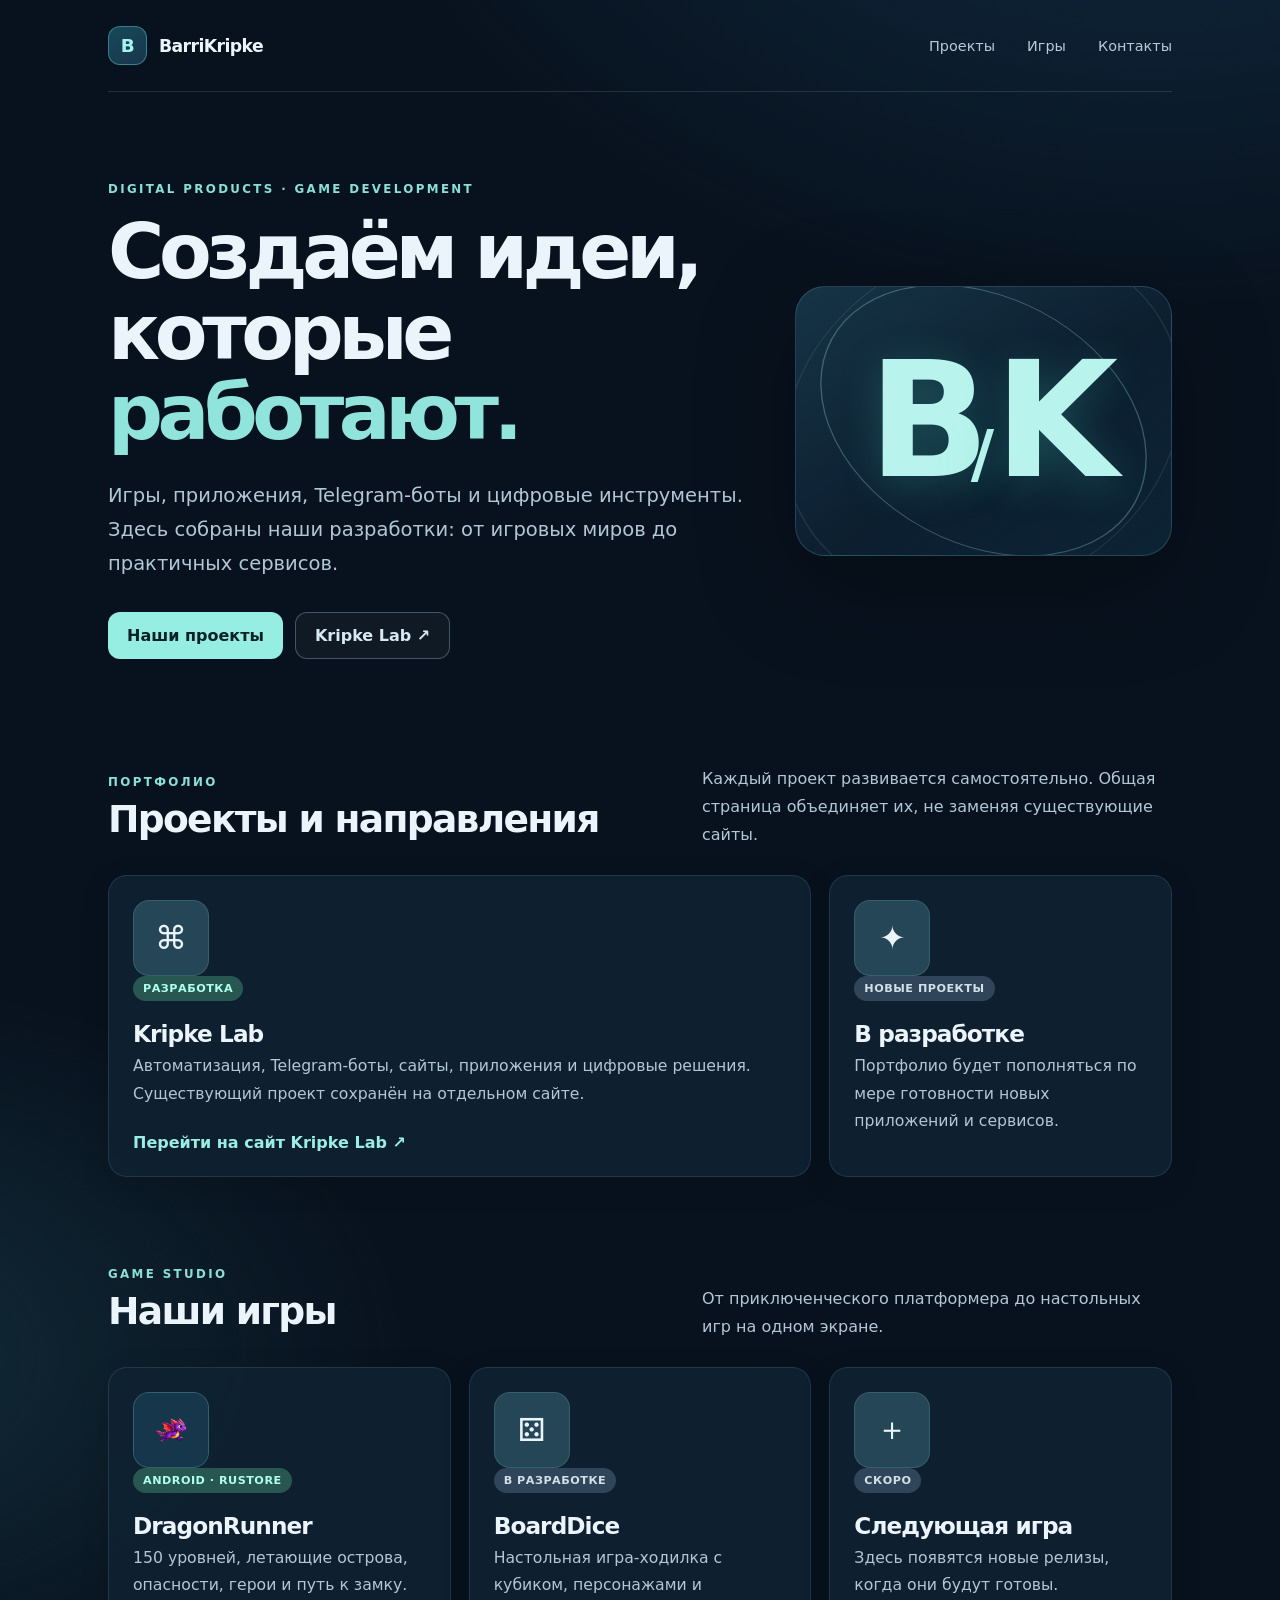
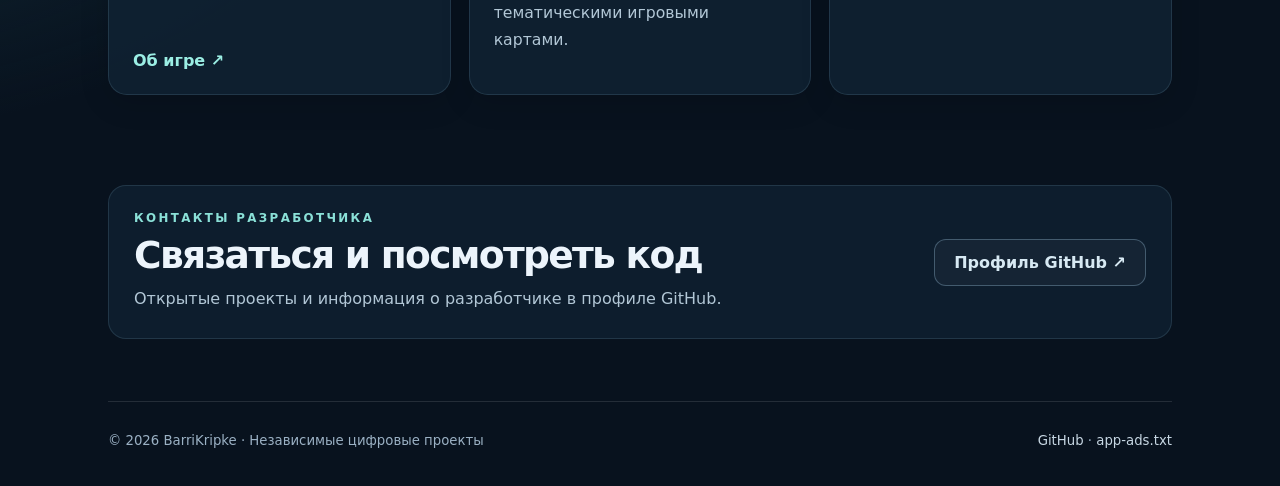
==== index.html @ 28637e5c "Add files via upload" ====
<!doctype html>
<html lang="ru"><head><meta charset="utf-8"><meta name="viewport" content="width=device-width,initial-scale=1">
<meta name="theme-color" content="#08121e"><meta name="description" content="Портфолио BarriKripke: Kripke Lab, DragonRunner, BoardDice и будущие цифровые проекты.">
<title>BarriKripke — разработка, игры, приложения</title><link rel="icon" href="favicon.svg" type="image/svg+xml"><style>
:root{font-family:Inter,ui-sans-serif,system-ui,-apple-system,BlinkMacSystemFont,"Segoe UI",sans-serif;color:#ecf4fb;background:#08121e;color-scheme:dark;font-synthesis:none}
*{box-sizing:border-box} html{scroll-behavior:smooth} body{margin:0;min-height:100vh;background:radial-gradient(80rem 60rem at 90% -15%,#174061a0,transparent 65%),radial-gradient(55rem 35rem at -15% 65%,#173a48ad,transparent 68%),#08121e;color:#ecf4fb}
a{color:inherit} a:focus-visible{outline:3px solid #ffcb6a;outline-offset:4px;border-radius:4px}
.wrap{max-width:1120px;margin:auto;padding:0 28px}.site-header{display:flex;align-items:center;justify-content:space-between;padding:26px 0;border-bottom:1px solid #ffffff1d;gap:14px}
.brand{display:flex;align-items:center;gap:12px;text-decoration:none;font-weight:850;letter-spacing:-.035em;font-size:1.08rem}.mark{display:inline-grid;place-items:center;width:39px;height:39px;border:1px solid #5ad3d073;border-radius:12px;background:linear-gradient(150deg,#174859,#19364c);font-weight:900;color:#a7f4ef;font-size:1.15rem}
nav{display:flex;gap:clamp(12px,3vw,32px);flex-wrap:wrap}nav a{text-decoration:none;color:#b9c9d7;font-size:.9rem}nav a:hover,.footer a:hover{color:#86eadf}
.kicker{text-transform:uppercase;letter-spacing:.20em;color:#8ae0d7;font-size:.74rem;font-weight:750}.hero{padding:90px 0 78px;display:grid;grid-template-columns:minmax(0,1.7fr) minmax(235px,1fr);align-items:center;gap:46px}
h1{font-size:clamp(2.75rem,6vw,5.45rem);letter-spacing:-.07em;line-height:1.05;margin:16px 0 25px;max-width:700px}h1 em{font-style:normal;color:#91e4db}
p{color:#b2c7d6;line-height:1.75}.lead{font-size:clamp(1rem,2vw,1.22rem);max-width:640px;margin:0 0 31px}
.actions{display:flex;gap:12px;flex-wrap:wrap}.btn{display:inline-flex;align-items:center;justify-content:center;padding:13px 19px;min-height:46px;border-radius:12px;font-weight:800;text-decoration:none;transition:transform .16s ease,background .16s}.btn:hover{transform:translateY(-2px)}.btn-primary{color:#092127;background:#96ede1}.btn-ghost{border:1px solid #66849b91;color:#d7e9f3;background:#ffffff09}
.hero-symbol{min-height:270px;border:1px solid #6c9eb044;border-radius:30px;background:linear-gradient(145deg,#23536988,#12304770 55%,#0d2435);box-shadow:0 28px 100px #0005;display:grid;place-items:center;position:relative;overflow:hidden}.hero-symbol::before,.hero-symbol::after{content:"";position:absolute;border:1px solid #b0edf249;border-radius:50%;width:245px;height:245px;transform:rotate(28deg) scaleX(1.4)}.hero-symbol::after{width:340px;height:340px;opacity:.4;transform:rotate(-27deg) scaleX(1.2)}.hero-symbol span{font-size:clamp(6rem,15vw,10rem);line-height:1;font-weight:900;letter-spacing:-.12em;color:#b8f4ed;text-shadow:0 8px 40px #3bbdaf4a;z-index:1}
.section{padding:28px 0 62px}.section-head{display:flex;justify-content:space-between;align-items:end;gap:25px;flex-wrap:wrap;margin-bottom:26px}.section h2{font-size:clamp(1.65rem,3vw,2.35rem);letter-spacing:-.045em;margin:8px 0}.section-head p{max-width:470px;margin:0}.cards{display:grid;grid-template-columns:repeat(3,minmax(0,1fr));gap:18px}.card{min-width:0;background:#102333d8;border:1px solid #5170854d;border-radius:19px;padding:24px;min-height:280px;display:flex;flex-direction:column;align-items:start;box-shadow:0 8px 30px #0002}.card.wide{grid-column:span 2}.card h3{font-size:1.45rem;letter-spacing:-.04em;margin:19px 0 5px}.card p{font-size:.98rem;margin:0 0 17px}.card a.link{margin-top:auto;color:#9beee4;font-weight:750;text-decoration:none}.card a.link:hover{text-decoration:underline}.art-icon{width:76px;height:76px;object-fit:cover;border-radius:16px;background:#1d4554;border:1px solid #548f9860}.tile-icon{width:76px;height:76px;border-radius:16px;background:#244657;display:grid;place-items:center;font-size:2rem;border:1px solid #73b2b63b}.eyebrow{display:inline-block;border-radius:999px;font-size:.7rem;letter-spacing:.045em;text-transform:uppercase;font-weight:800;background:#275750;color:#aeffed;padding:6px 10px}.eyebrow.muted{background:#304559;color:#d1dfe7}
.info{padding:25px;background:#102333ba;border:1px solid #5170854d;border-radius:18px;display:flex;flex-wrap:wrap;gap:16px;align-items:center;justify-content:space-between}.info p{margin:4px 0 0}.small{font-size:.88rem;color:#a5bcd0}.code{font-family:ui-monospace,SFMono-Regular,Menlo,Consolas,monospace;overflow-wrap:anywhere;color:#a6f1db}.footer{display:flex;justify-content:space-between;gap:12px;flex-wrap:wrap;padding:31px 0 38px;border-top:1px solid #ffffff1d;font-size:.83rem;color:#9bb1c4}.footer a{color:#c7d7e3;text-decoration:none}.inner-hero{padding:57px 0 30px}.inner-hero h1{font-size:clamp(2.4rem,5vw,4rem)}.content{max-width:830px;margin:0 auto 55px}.content section{margin:0 0 24px}.content h2{font-size:1.35rem;letter-spacing:-.025em}.content p{margin:0 0 15px}.game-lead{display:grid;grid-template-columns:130px minmax(0,1fr);gap:25px;align-items:center}.game-lead img{width:128px;height:128px;border-radius:28px}
@media(max-width:790px){.hero{grid-template-columns:1fr;padding:55px 0}.hero-symbol{min-height:160px}.hero-symbol span{font-size:6rem}.cards{grid-template-columns:1fr 1fr}.card.wide{grid-column:span 2}}@media(max-width:540px){.wrap{padding:0 18px}.site-header{align-items:flex-start;flex-direction:column}.site-header nav{width:100%}.hero{gap:25px}.cards{grid-template-columns:1fr}.card.wide{grid-column:span 1}.card{min-height:245px}.game-lead{grid-template-columns:80px 1fr;gap:15px}.game-lead img{width:80px;height:80px;border-radius:17px}}
</style></head>
<body><div class="wrap"><header class="site-header"><a class="brand" href="./"><span class="mark" aria-hidden="true">B</span>BarriKripke</a>
<nav aria-label="Навигация"><a href="./#projects">Проекты</a><a href="./#games">Игры</a><a href="./#contacts">Контакты</a></nav></header>
<main>
<section class="hero" aria-labelledby="top"><div><div class="kicker">Digital products · Game development</div>
<h1 id="top">Создаём идеи, которые <em>работают.</em></h1>
<p class="lead">Игры, приложения, Telegram-боты и цифровые инструменты. Здесь собраны наши разработки: от игровых миров до практичных сервисов.</p>
<div class="actions"><a class="btn btn-primary" href="#projects">Наши проекты</a><a class="btn btn-ghost" href="https://barrikripke.github.io/kripke-lab/">Kripke Lab ↗</a></div></div>
<div class="hero-symbol" aria-hidden="true"><span>B<span style="font-size:.4em;letter-spacing:0">/</span>K</span></div></section>
<section class="section" id="projects" aria-labelledby="projects-title"><div class="section-head"><div><div class="kicker">Портфолио</div><h2 id="projects-title">Проекты и направления</h2></div><p>Каждый проект развивается самостоятельно. Общая страница объединяет их, не заменяя существующие сайты.</p></div>
<div class="cards"><article class="card wide"><div class="tile-icon" aria-hidden="true">⌘</div><span class="eyebrow">Разработка</span><h3>Kripke Lab</h3><p>Автоматизация, Telegram-боты, сайты, приложения и цифровые решения. Существующий проект сохранён на отдельном сайте.</p><a class="link" href="https://barrikripke.github.io/kripke-lab/">Перейти на сайт Kripke Lab ↗</a></article>
<article class="card"><div class="tile-icon" aria-hidden="true">✦</div><span class="eyebrow muted">Новые проекты</span><h3>В разработке</h3><p>Портфолио будет пополняться по мере готовности новых приложений и сервисов.</p></article></div></section>
<section class="section" id="games" aria-labelledby="games-title"><div class="section-head"><div><div class="kicker">Game studio</div><h2 id="games-title">Наши игры</h2></div><p>От приключенческого платформера до настольных игр на одном экране.</p></div>
<div class="cards"><article class="card"><img class="art-icon" alt="Иконка DragonRunner" src="dragonrunner-icon.png" width="76" height="76"><span class="eyebrow">Android · RuStore</span><h3>DragonRunner</h3><p>150 уровней, летающие острова, опасности, герои и путь к замку.</p><a class="link" href="dragonrunner.html">Об игре ↗</a></article>
<article class="card"><div class="tile-icon" aria-hidden="true">⚄</div><span class="eyebrow muted">В разработке</span><h3>BoardDice</h3><p>Настольная игра-ходилка с кубиком, персонажами и тематическими игровыми картами.</p></article>
<article class="card"><div class="tile-icon" aria-hidden="true">＋</div><span class="eyebrow muted">Скоро</span><h3>Следующая игра</h3><p>Здесь появятся новые релизы, когда они будут готовы.</p></article></div></section>
<section class="section" id="contacts"><div class="info"><div><div class="kicker">Контакты разработчика</div><h2 style="margin:8px 0">Связаться и посмотреть код</h2><p>Открытые проекты и информация о разработчике в профиле GitHub.</p></div><a class="btn btn-ghost" href="https://github.com/BarriKripke">Профиль GitHub ↗</a></div></section>
</main>
<footer class="footer"><span>© 2026 BarriKripke · Независимые цифровые проекты</span><span><a href="https://github.com/BarriKripke">GitHub</a> · <a href="app-ads.txt">app-ads.txt</a></span></footer></div></body></html>
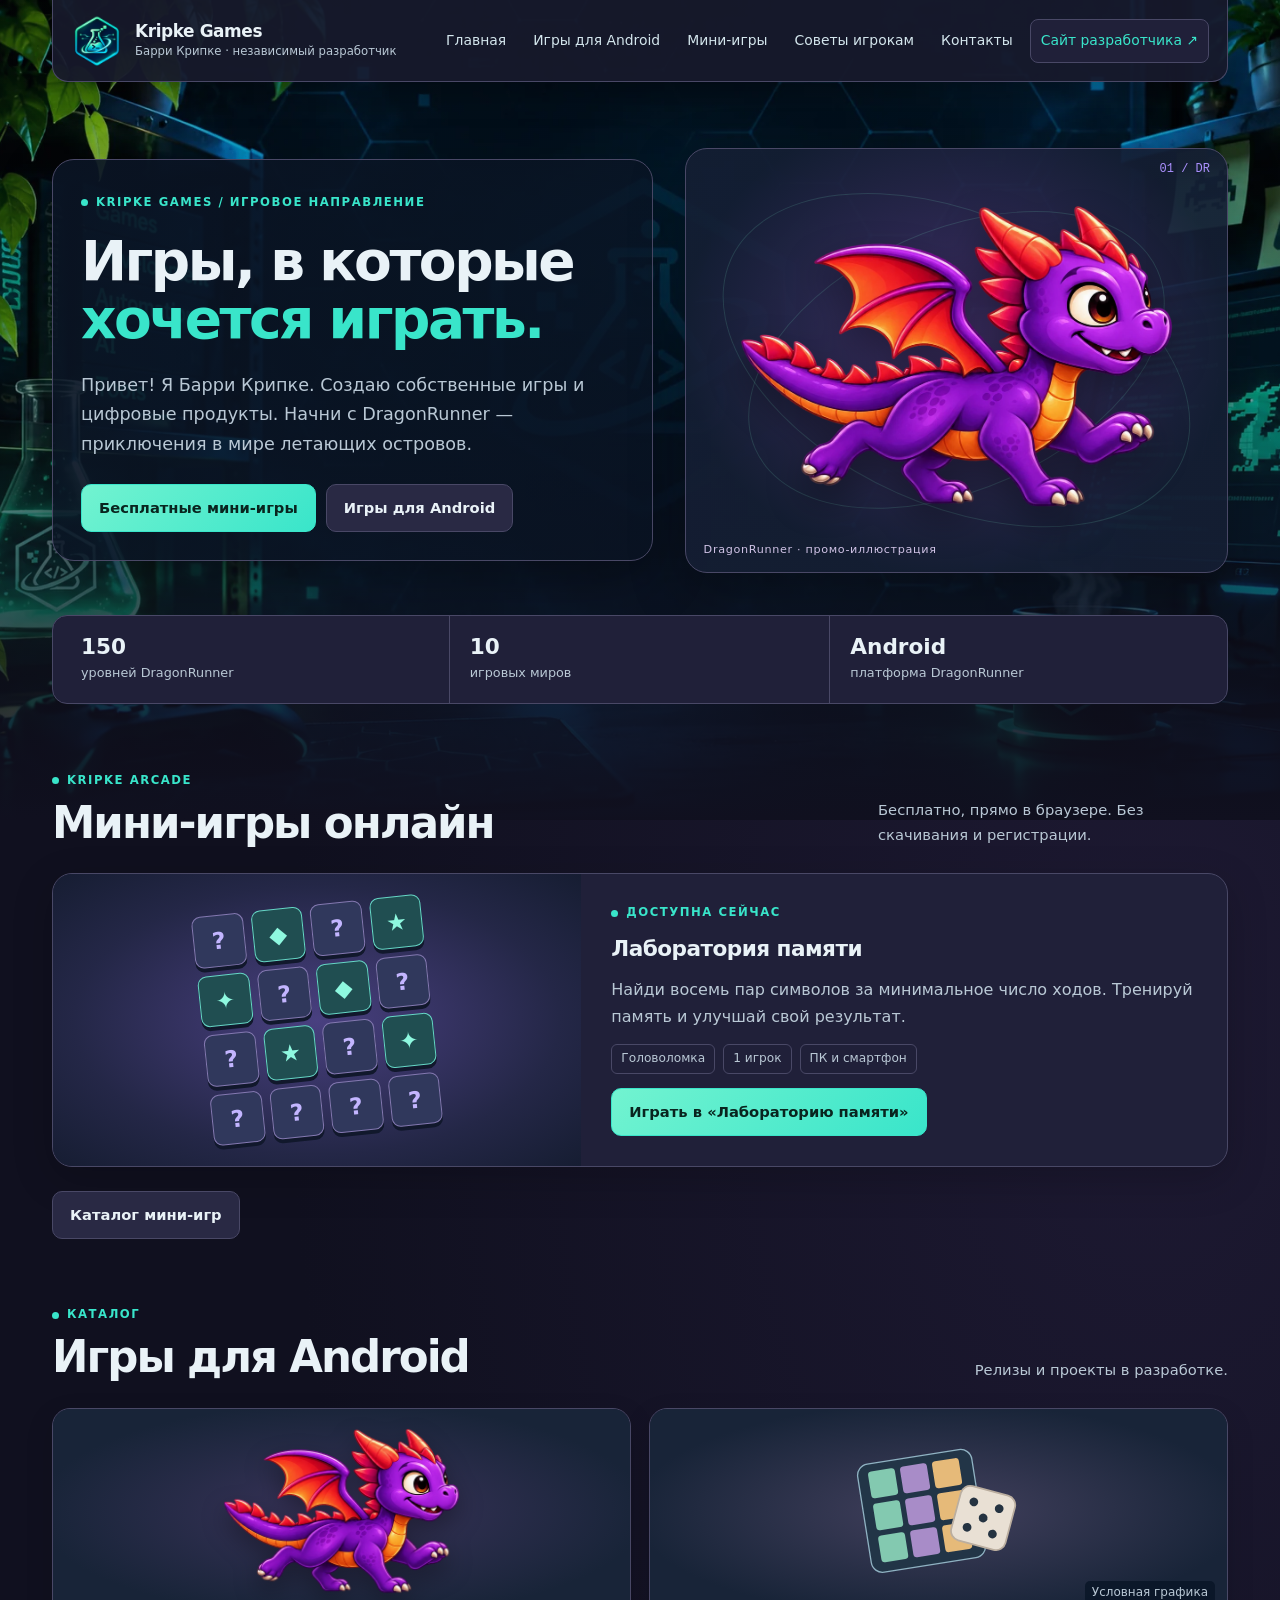
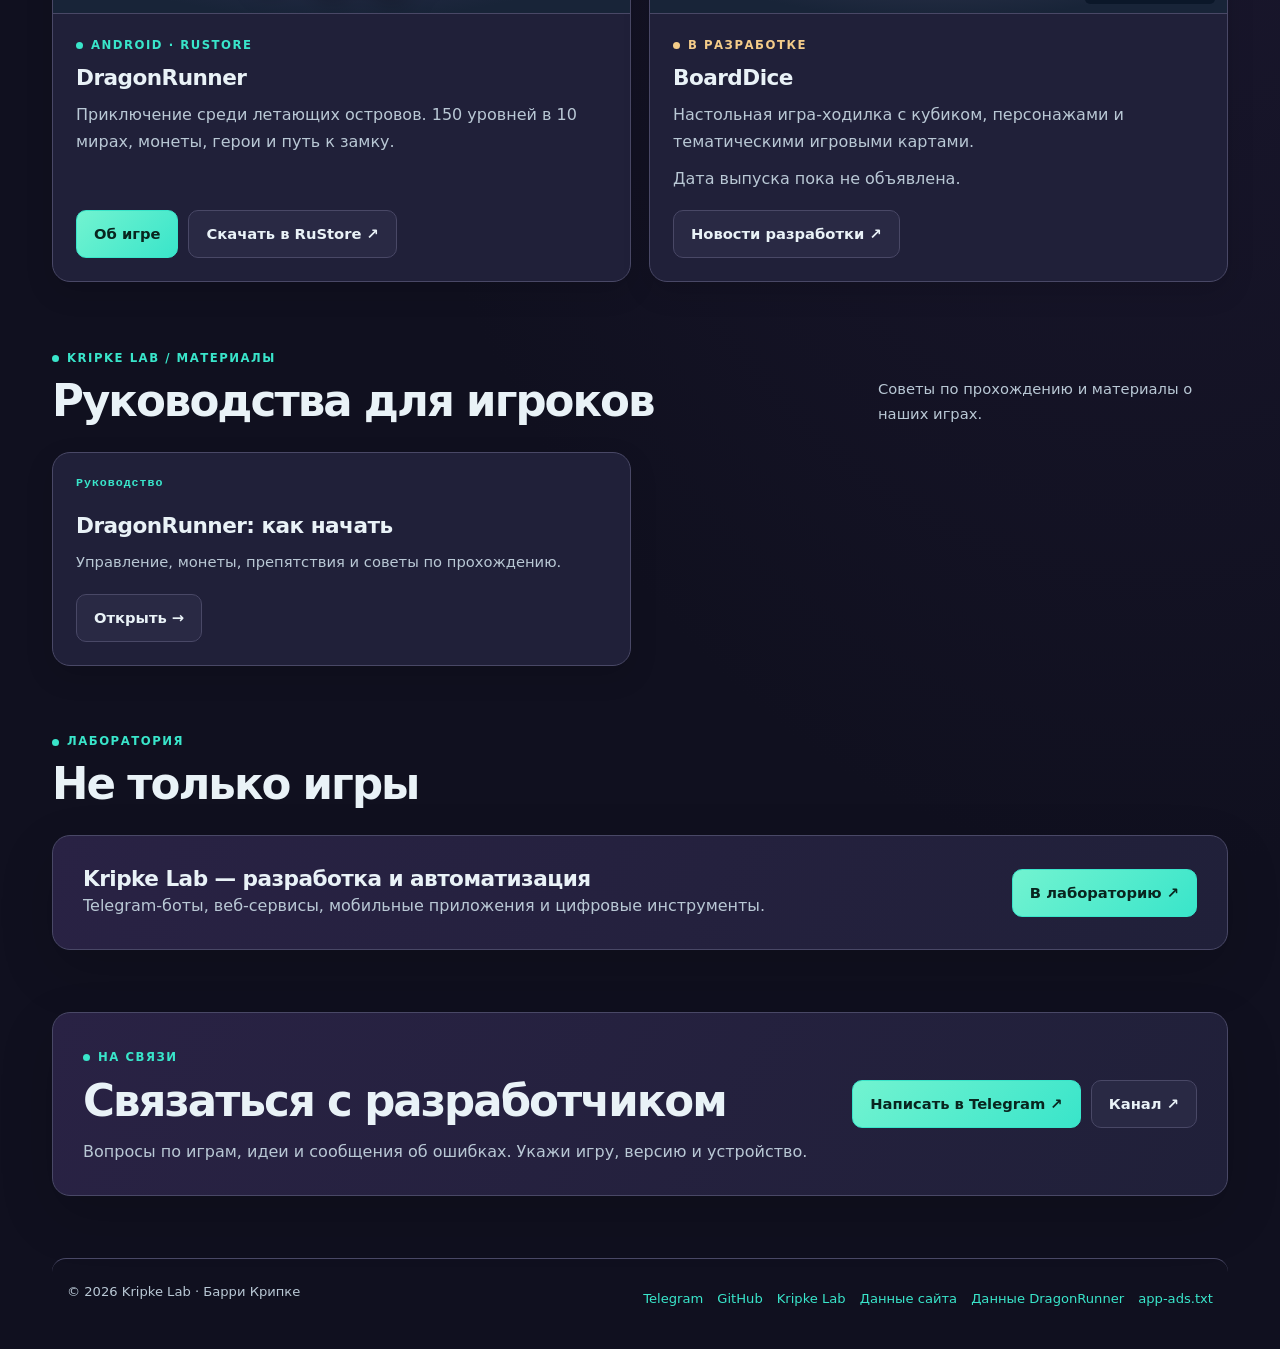
==== commit 506e55c7: "Add files via upload" ====
--- a/index.html
+++ b/index.html
@@ -1,37 +1,4 @@
-<!doctype html>
-<html lang="ru"><head><meta charset="utf-8"><meta name="viewport" content="width=device-width,initial-scale=1">
-<meta name="theme-color" content="#08121e"><meta name="description" content="Портфолио BarriKripke: Kripke Lab, DragonRunner, BoardDice и будущие цифровые проекты.">
-<title>BarriKripke — разработка, игры, приложения</title><link rel="icon" href="favicon.svg" type="image/svg+xml"><style>
-:root{font-family:Inter,ui-sans-serif,system-ui,-apple-system,BlinkMacSystemFont,"Segoe UI",sans-serif;color:#ecf4fb;background:#08121e;color-scheme:dark;font-synthesis:none}
-*{box-sizing:border-box} html{scroll-behavior:smooth} body{margin:0;min-height:100vh;background:radial-gradient(80rem 60rem at 90% -15%,#174061a0,transparent 65%),radial-gradient(55rem 35rem at -15% 65%,#173a48ad,transparent 68%),#08121e;color:#ecf4fb}
-a{color:inherit} a:focus-visible{outline:3px solid #ffcb6a;outline-offset:4px;border-radius:4px}
-.wrap{max-width:1120px;margin:auto;padding:0 28px}.site-header{display:flex;align-items:center;justify-content:space-between;padding:26px 0;border-bottom:1px solid #ffffff1d;gap:14px}
-.brand{display:flex;align-items:center;gap:12px;text-decoration:none;font-weight:850;letter-spacing:-.035em;font-size:1.08rem}.mark{display:inline-grid;place-items:center;width:39px;height:39px;border:1px solid #5ad3d073;border-radius:12px;background:linear-gradient(150deg,#174859,#19364c);font-weight:900;color:#a7f4ef;font-size:1.15rem}
-nav{display:flex;gap:clamp(12px,3vw,32px);flex-wrap:wrap}nav a{text-decoration:none;color:#b9c9d7;font-size:.9rem}nav a:hover,.footer a:hover{color:#86eadf}
-.kicker{text-transform:uppercase;letter-spacing:.20em;color:#8ae0d7;font-size:.74rem;font-weight:750}.hero{padding:90px 0 78px;display:grid;grid-template-columns:minmax(0,1.7fr) minmax(235px,1fr);align-items:center;gap:46px}
-h1{font-size:clamp(2.75rem,6vw,5.45rem);letter-spacing:-.07em;line-height:1.05;margin:16px 0 25px;max-width:700px}h1 em{font-style:normal;color:#91e4db}
-p{color:#b2c7d6;line-height:1.75}.lead{font-size:clamp(1rem,2vw,1.22rem);max-width:640px;margin:0 0 31px}
-.actions{display:flex;gap:12px;flex-wrap:wrap}.btn{display:inline-flex;align-items:center;justify-content:center;padding:13px 19px;min-height:46px;border-radius:12px;font-weight:800;text-decoration:none;transition:transform .16s ease,background .16s}.btn:hover{transform:translateY(-2px)}.btn-primary{color:#092127;background:#96ede1}.btn-ghost{border:1px solid #66849b91;color:#d7e9f3;background:#ffffff09}
-.hero-symbol{min-height:270px;border:1px solid #6c9eb044;border-radius:30px;background:linear-gradient(145deg,#23536988,#12304770 55%,#0d2435);box-shadow:0 28px 100px #0005;display:grid;place-items:center;position:relative;overflow:hidden}.hero-symbol::before,.hero-symbol::after{content:"";position:absolute;border:1px solid #b0edf249;border-radius:50%;width:245px;height:245px;transform:rotate(28deg) scaleX(1.4)}.hero-symbol::after{width:340px;height:340px;opacity:.4;transform:rotate(-27deg) scaleX(1.2)}.hero-symbol span{font-size:clamp(6rem,15vw,10rem);line-height:1;font-weight:900;letter-spacing:-.12em;color:#b8f4ed;text-shadow:0 8px 40px #3bbdaf4a;z-index:1}
-.section{padding:28px 0 62px}.section-head{display:flex;justify-content:space-between;align-items:end;gap:25px;flex-wrap:wrap;margin-bottom:26px}.section h2{font-size:clamp(1.65rem,3vw,2.35rem);letter-spacing:-.045em;margin:8px 0}.section-head p{max-width:470px;margin:0}.cards{display:grid;grid-template-columns:repeat(3,minmax(0,1fr));gap:18px}.card{min-width:0;background:#102333d8;border:1px solid #5170854d;border-radius:19px;padding:24px;min-height:280px;display:flex;flex-direction:column;align-items:start;box-shadow:0 8px 30px #0002}.card.wide{grid-column:span 2}.card h3{font-size:1.45rem;letter-spacing:-.04em;margin:19px 0 5px}.card p{font-size:.98rem;margin:0 0 17px}.card a.link{margin-top:auto;color:#9beee4;font-weight:750;text-decoration:none}.card a.link:hover{text-decoration:underline}.art-icon{width:76px;height:76px;object-fit:cover;border-radius:16px;background:#1d4554;border:1px solid #548f9860}.tile-icon{width:76px;height:76px;border-radius:16px;background:#244657;display:grid;place-items:center;font-size:2rem;border:1px solid #73b2b63b}.eyebrow{display:inline-block;border-radius:999px;font-size:.7rem;letter-spacing:.045em;text-transform:uppercase;font-weight:800;background:#275750;color:#aeffed;padding:6px 10px}.eyebrow.muted{background:#304559;color:#d1dfe7}
-.info{padding:25px;background:#102333ba;border:1px solid #5170854d;border-radius:18px;display:flex;flex-wrap:wrap;gap:16px;align-items:center;justify-content:space-between}.info p{margin:4px 0 0}.small{font-size:.88rem;color:#a5bcd0}.code{font-family:ui-monospace,SFMono-Regular,Menlo,Consolas,monospace;overflow-wrap:anywhere;color:#a6f1db}.footer{display:flex;justify-content:space-between;gap:12px;flex-wrap:wrap;padding:31px 0 38px;border-top:1px solid #ffffff1d;font-size:.83rem;color:#9bb1c4}.footer a{color:#c7d7e3;text-decoration:none}.inner-hero{padding:57px 0 30px}.inner-hero h1{font-size:clamp(2.4rem,5vw,4rem)}.content{max-width:830px;margin:0 auto 55px}.content section{margin:0 0 24px}.content h2{font-size:1.35rem;letter-spacing:-.025em}.content p{margin:0 0 15px}.game-lead{display:grid;grid-template-columns:130px minmax(0,1fr);gap:25px;align-items:center}.game-lead img{width:128px;height:128px;border-radius:28px}
-@media(max-width:790px){.hero{grid-template-columns:1fr;padding:55px 0}.hero-symbol{min-height:160px}.hero-symbol span{font-size:6rem}.cards{grid-template-columns:1fr 1fr}.card.wide{grid-column:span 2}}@media(max-width:540px){.wrap{padding:0 18px}.site-header{align-items:flex-start;flex-direction:column}.site-header nav{width:100%}.hero{gap:25px}.cards{grid-template-columns:1fr}.card.wide{grid-column:span 1}.card{min-height:245px}.game-lead{grid-template-columns:80px 1fr;gap:15px}.game-lead img{width:80px;height:80px;border-radius:17px}}
-</style></head>
-<body><div class="wrap"><header class="site-header"><a class="brand" href="./"><span class="mark" aria-hidden="true">B</span>BarriKripke</a>
-<nav aria-label="Навигация"><a href="./#projects">Проекты</a><a href="./#games">Игры</a><a href="./#contacts">Контакты</a></nav></header>
-<main>
-<section class="hero" aria-labelledby="top"><div><div class="kicker">Digital products · Game development</div>
-<h1 id="top">Создаём идеи, которые <em>работают.</em></h1>
-<p class="lead">Игры, приложения, Telegram-боты и цифровые инструменты. Здесь собраны наши разработки: от игровых миров до практичных сервисов.</p>
-<div class="actions"><a class="btn btn-primary" href="#projects">Наши проекты</a><a class="btn btn-ghost" href="https://barrikripke.github.io/kripke-lab/">Kripke Lab ↗</a></div></div>
-<div class="hero-symbol" aria-hidden="true"><span>B<span style="font-size:.4em;letter-spacing:0">/</span>K</span></div></section>
-<section class="section" id="projects" aria-labelledby="projects-title"><div class="section-head"><div><div class="kicker">Портфолио</div><h2 id="projects-title">Проекты и направления</h2></div><p>Каждый проект развивается самостоятельно. Общая страница объединяет их, не заменяя существующие сайты.</p></div>
-<div class="cards"><article class="card wide"><div class="tile-icon" aria-hidden="true">⌘</div><span class="eyebrow">Разработка</span><h3>Kripke Lab</h3><p>Автоматизация, Telegram-боты, сайты, приложения и цифровые решения. Существующий проект сохранён на отдельном сайте.</p><a class="link" href="https://barrikripke.github.io/kripke-lab/">Перейти на сайт Kripke Lab ↗</a></article>
-<article class="card"><div class="tile-icon" aria-hidden="true">✦</div><span class="eyebrow muted">Новые проекты</span><h3>В разработке</h3><p>Портфолио будет пополняться по мере готовности новых приложений и сервисов.</p></article></div></section>
-<section class="section" id="games" aria-labelledby="games-title"><div class="section-head"><div><div class="kicker">Game studio</div><h2 id="games-title">Наши игры</h2></div><p>От приключенческого платформера до настольных игр на одном экране.</p></div>
-<div class="cards"><article class="card"><img class="art-icon" alt="Иконка DragonRunner" src="dragonrunner-icon.png" width="76" height="76"><span class="eyebrow">Android · RuStore</span><h3>DragonRunner</h3><p>150 уровней, летающие острова, опасности, герои и путь к замку.</p><a class="link" href="dragonrunner.html">Об игре ↗</a></article>
-<article class="card"><div class="tile-icon" aria-hidden="true">⚄</div><span class="eyebrow muted">В разработке</span><h3>BoardDice</h3><p>Настольная игра-ходилка с кубиком, персонажами и тематическими игровыми картами.</p></article>
-<article class="card"><div class="tile-icon" aria-hidden="true">＋</div><span class="eyebrow muted">Скоро</span><h3>Следующая игра</h3><p>Здесь появятся новые релизы, когда они будут готовы.</p></article></div></section>
-<section class="section" id="contacts"><div class="info"><div><div class="kicker">Контакты разработчика</div><h2 style="margin:8px 0">Связаться и посмотреть код</h2><p>Открытые проекты и информация о разработчике в профиле GitHub.</p></div><a class="btn btn-ghost" href="https://github.com/BarriKripke">Профиль GitHub ↗</a></div></section>
-</main>
-<footer class="footer"><span>© 2026 BarriKripke · Независимые цифровые проекты</span><span><a href="https://github.com/BarriKripke">GitHub</a> · <a href="app-ads.txt">app-ads.txt</a></span></footer></div></body></html>+<!DOCTYPE html>
+
+<html lang="ru"><head><meta charset="utf-8"/>
+<meta content="width=device-width,initial-scale=1" name="viewport"/><meta content="#10101f" name="theme-color"/><title>Kripke Games — игры Барри Крипке</title><meta content="DragonRunner, BoardDice и игровые проекты независимого разработчика Барри Крипке." name="description"/><link href="https://barrikripke.github.io/" rel="canonical"/><meta content="website" property="og:type"/><meta content="Kripke Games — игры Барри Крипке" property="og:title"/><meta content="DragonRunner, BoardDice и игровые проекты независимого разработчика Барри Крипке." property="og:description"/><meta content="https://barrikripke.github.io/" property="og:url"/><meta content="https://barrikripke.github.io/social-preview.png" property="og:image"/><link href="kripke-mark.svg" rel="icon" type="image/svg+xml"/><link href="kripke.css?v=54" rel="stylesheet"/></head><body><a class="skip" href="#main">К содержанию</a><div class="wrap"><header class="head"><a class="brand" href="index.html"><img alt="" height="46" src="kripke-emblem.webp" width="46"/><span><b>Kripke Games</b><small>Барри Крипке · независимый разработчик</small></span></a><nav aria-label="Основная навигация" class="nav"><a href="index.html">Главная</a><a href="index.html#games">Игры для Android</a><a href="mini-games.html">Мини-игры</a><a href="index.html#resources">Советы игрокам</a><a href="index.html#contacts">Контакты</a><a class="switch" href="https://barrikripke.github.io/kripke-lab/">Сайт разработчика ↗</a></nav></header><main id="main"><section class="hero"><div><span class="kicker">Kripke Games / Игровое направление</span><h1>Игры, в которые <span>хочется играть.</span></h1><p class="lead">Привет! Я Барри Крипке. Создаю собственные игры и цифровые продукты. Начни с DragonRunner — приключения в мире летающих островов.</p><div class="actions"><a class="btn primary" href="mini-games.html">Бесплатные мини-игры</a><a class="btn" href="#games">Игры для Android</a></div></div><div class="art"><span class="id">01 / DR</span><img alt="Фиолетовый дракон в беге" height="707" src="dragonrunner-hero.webp" width="1000"/><span class="tag">DragonRunner · промо-иллюстрация</span></div></section><div class="strip"><div><b>150</b><small>уровней DragonRunner</small></div><div><b>10</b><small>игровых миров</small></div><div><b>Android</b><small>платформа DragonRunner</small></div></div><section class="section" id="arcade"><div class="sectionhead"><div><span class="kicker">Kripke Arcade</span><h2>Мини-игры онлайн</h2></div><p>Бесплатно, прямо в браузере. Без скачивания и регистрации.</p></div><article class="arcade-card"><div aria-hidden="true" class="arcade-art"><div class="mini-board"><span class="">?</span><span class="open">◆</span><span class="">?</span><span class="open">★</span><span class="open">✦</span><span class="">?</span><span class="open">◆</span><span class="">?</span><span class="">?</span><span class="open">★</span><span class="">?</span><span class="open">✦</span><span class="">?</span><span class="">?</span><span class="">?</span><span class="">?</span></div></div><div class="cardbody"><span class="kicker">Доступна сейчас</span><h3>Лаборатория памяти</h3><p>Найди восемь пар символов за минимальное число ходов. Тренируй память и улучшай свой результат.</p><div class="game-tags"><span>Головоломка</span><span>1 игрок</span><span>ПК и смартфон</span></div><div class="actions"><a class="btn primary" href="memory.html">Играть в «Лабораторию памяти»</a></div></div></article><div class="actions"><a class="btn" href="mini-games.html">Каталог мини-игр</a></div></section><section class="section" id="games"><div class="sectionhead"><div><span class="kicker">Каталог</span><h2>Игры для Android</h2></div><p>Релизы и проекты в разработке.</p></div><div class="cards"><article class="card"><div class="visual"><img alt="Дракончик DragonRunner" height="707" src="dragonrunner-hero.webp" width="1000"/></div><div class="cardbody"><span class="kicker">Android · RuStore</span><h3>DragonRunner</h3><p>Приключение среди летающих островов. 150 уровней в 10 мирах, монеты, герои и путь к замку.</p><div class="actions"><a class="btn primary" href="dragonrunner.html">Об игре</a><a class="btn" href="https://www.rustore.ru/catalog/app/org.dragonrunner.islands">Скачать в RuStore ↗</a></div></div></article><article class="card"><div class="visual board"><svg aria-hidden="true" viewbox="0 0 200 150" xmlns="http://www.w3.org/2000/svg"><g transform="translate(15 12) rotate(-9 68 65)"><rect fill="#223547" height="125" rx="13" stroke="#8fb2c2" stroke-width="1.5" width="132"></rect><rect fill="#83c9b0" height="31" rx="4" width="31" x="12" y="9"></rect><rect fill="#a88cc8" height="31" rx="4" width="31" x="49" y="9"></rect><rect fill="#e6ba79" height="31" rx="4" width="31" x="86" y="9"></rect><rect fill="#83c9b0" height="31" rx="4" width="31" x="12" y="46"></rect><rect fill="#a88cc8" height="31" rx="4" width="31" x="49" y="46"></rect><rect fill="#e6ba79" height="31" rx="4" width="31" x="86" y="46"></rect><rect fill="#83c9b0" height="31" rx="4" width="31" x="12" y="83"></rect><rect fill="#a88cc8" height="31" rx="4" width="31" x="49" y="83"></rect><rect fill="#e6ba79" height="31" rx="4" width="31" x="86" y="83"></rect></g><g transform="translate(119 51) rotate(15 32 32)"><rect fill="#e9e0d4" height="64" rx="11" stroke="#bbae9f" stroke-width="2" width="64"></rect><circle cx="17" cy="17" fill="#253341" r="5"></circle><circle cx="47" cy="17" fill="#253341" r="5"></circle><circle cx="32" cy="32" fill="#253341" r="5"></circle><circle cx="17" cy="47" fill="#253341" r="5"></circle><circle cx="47" cy="47" fill="#253341" r="5"></circle></g></svg><span class="smallnote">Условная графика</span></div><div class="cardbody"><span class="kicker pending">В разработке</span><h3>BoardDice</h3><p>Настольная игра-ходилка с кубиком, персонажами и тематическими игровыми картами.</p><p>Дата выпуска пока не объявлена.</p><div class="actions"><a class="btn" href="https://t.me/kripkelab">Новости разработки ↗</a></div></div></article></div></section><section class="ad-slot" hidden="" id="ad-games-home"><!-- Рекламное место отключено до одобрения РСЯ. --></section><section class="section" id="resources"><div class="sectionhead"><div><span class="kicker">Kripke Lab / материалы</span><h2>Руководства для игроков</h2></div><p>Советы по прохождению и материалы о наших играх.</p></div><div class="cards"><article class="detail resource-card"><span class="num">Руководство</span><h3>DragonRunner: как начать</h3><p>Управление, монеты, препятствия и советы по прохождению.</p><div class="actions"><a class="btn" href="dragonrunner-guide.html">Открыть →</a></div></article></div></section><section class="section" id="projects"><div class="sectionhead"><div><span class="kicker">Лаборатория</span><h2>Не только игры</h2></div></div><div class="callout"><div><h3>Kripke Lab — разработка и автоматизация</h3><p>Telegram-боты, веб-сервисы, мобильные приложения и цифровые инструменты.</p></div><div class="actions"><a class="btn primary" href="https://barrikripke.github.io/kripke-lab/">В лабораторию ↗</a></div></div></section><section class="ad-slot" hidden="" id="ad-games-home-2"><!-- Рекламное место отключено до одобрения РСЯ. --></section><section class="section" id="contacts"><div class="callout"><div><span class="kicker">На связи</span><h2>Связаться с разработчиком</h2><p>Вопросы по играм, идеи и сообщения об ошибках. Укажи игру, версию и устройство.</p></div><div class="actions"><a class="btn primary" href="https://t.me/kripke_barry">Написать в Telegram ↗</a><a class="btn" href="https://t.me/kripkelab">Канал ↗</a></div></div></section></main><footer class="foot"><span>© 2026 Kripke Lab · Барри Крипке</span><div class="footlinks"><a href="https://t.me/kripkelab">Telegram</a><a href="https://github.com/BarriKripke">GitHub</a><a href="https://barrikripke.github.io/kripke-lab/">Kripke Lab</a><a href="website-privacy.html">Данные сайта</a><a href="dragonrunner-privacy.html">Данные DragonRunner</a><a href="app-ads.txt">app-ads.txt</a></div></footer></div></body></html>
--- a/kripke.css
+++ b/kripke.css
@@ -0,0 +1,55 @@
+
+:root{color-scheme:dark;--bg:#081426;--panel:#102236;--panel2:#142a3d;--line:#254658;--fg:#f4f7fa;--muted:#b2c1cd;--mint:#7ef4cc;--violet:#bb9cf6;--gold:#f4cc89;font-family:system-ui,-apple-system,BlinkMacSystemFont,"Segoe UI",sans-serif;font-synthesis:none}*{box-sizing:border-box}html{scroll-behavior:smooth}body{margin:0;background:var(--bg);color:var(--fg);line-height:1.6;position:relative;overflow-x:hidden}a{color:inherit}a:focus-visible,button:focus-visible{outline:3px solid var(--gold);outline-offset:4px}img{display:block;max-width:100%;height:auto}button{font:inherit;cursor:pointer}body::before{content:"";position:fixed;inset:0;z-index:-2;background:linear-gradient(180deg,rgba(8,20,38,.28) 0%,rgba(8,20,38,.58) 42%,rgba(8,20,38,.86) 72%,rgba(8,20,38,.97) 100%),url('kripke-bg-games.webp') center top/cover no-repeat;pointer-events:none}body::after{content:"";position:fixed;inset:0;z-index:-1;background:radial-gradient(circle at 18% 16%,rgba(126,244,204,.11),transparent 24%),radial-gradient(circle at 82% 18%,rgba(41,204,230,.10),transparent 24%),linear-gradient(180deg,rgba(8,20,38,.10),rgba(8,20,38,.14));pointer-events:none}.wrap{position:relative;z-index:1;max-width:1240px;margin:auto;padding:0 32px}.head{background:rgba(8,20,38,.34);backdrop-filter:blur(7px)}.wrap{max-width:1240px;margin:auto;padding:0 32px}.skip{position:absolute;top:-100px;left:12px;background:var(--mint);color:var(--bg);padding:12px;z-index:20}.skip:focus{top:12px}.head{min-height:88px;border-bottom:1px solid rgba(126,244,204,.10);display:flex;align-items:center;justify-content:space-between;gap:22px;position:sticky;top:0;z-index:12;padding-inline:0}.brand{display:flex;align-items:center;gap:12px;text-decoration:none;flex-shrink:0}.brand img{width:46px;height:46px}.brand b{display:block;font-size:1.06rem;line-height:1.2;letter-spacing:-.025em}.brand small{display:block;font-size:.73rem;color:var(--muted);margin-top:3px}.nav{display:flex;flex-wrap:wrap;align-items:center;gap:24px}.nav a{font-size:.9rem;text-decoration:none;color:var(--muted)}.nav a:hover,.nav a[aria-current=page]{color:var(--mint)}.nav .switch{border:1px solid rgba(126,244,204,.22);border-radius:10px;padding:8px 12px;color:var(--mint);background:rgba(16,34,54,.45);backdrop-filter:blur(5px)}.hero{display:grid;grid-template-columns:1.05fr .95fr;align-items:center;gap:48px;padding:76px 0 52px}.kicker{font:650 .73rem/1.5 system-ui,sans-serif;letter-spacing:.13em;text-transform:uppercase;color:var(--mint);display:inline-flex;gap:8px;align-items:center}.kicker:before{content:"";width:7px;height:7px;background:currentColor;border-radius:50%;flex:none}.kicker.pending{color:var(--gold)}h1,h2,h3,p{margin:0}h1{font-size:clamp(2.6rem,5.6vw,5.2rem);line-height:.99;letter-spacing:-.062em;margin:18px 0 22px;overflow-wrap:break-word}h1 span{color:var(--mint)}h2{font-size:clamp(1.85rem,3.4vw,2.8rem);line-height:1.1;letter-spacing:-.045em}h3{font-size:1.35rem;line-height:1.2;letter-spacing:-.025em}p{color:var(--muted);line-height:1.7}.lead{font-size:1.1rem;max-width:600px}.actions{display:flex;align-items:center;gap:10px;flex-wrap:wrap;margin-top:24px}.btn{display:inline-flex;min-height:48px;padding:11px 17px;align-items:center;justify-content:center;border-radius:12px;border:1px solid rgba(126,244,204,.18);background:rgba(16,34,54,.72);backdrop-filter:blur(5px);font-size:.92rem;font-weight:750;text-decoration:none;color:var(--fg);box-shadow:0 10px 30px rgba(0,0,0,.12)}.btn.primary{background:linear-gradient(135deg,#8af6d3,#5be4d6 56%,#45d0eb);border-color:rgba(126,244,204,.85);color:#102820;box-shadow:0 14px 36px rgba(65,208,190,.22)}.btn:hover{border-color:var(--mint);transform:translateY(-1px)}.btn.primary:hover{background:#c5ffe5}.art{min-width:0;position:relative;isolation:isolate;border:1px solid var(--line);border-radius:22px;display:grid;place-items:center;min-height:350px;aspect-ratio:1.28;overflow:hidden;background:radial-gradient(ellipse at 50% 46%,#493661 0,#222a42 46%,#111e2c 78%);padding:34px 24px 42px}.art:before,.art:after{position:absolute;content:"";width:81%;aspect-ratio:1.7;border:1px solid #c6adff28;border-radius:50%;transform:rotate(-24deg);z-index:-1}.art:after{transform:rotate(24deg);width:91%}.art img{width:100%;max-width:480px;max-height:315px;object-fit:contain;filter:drop-shadow(0 16px 18px #0005)}.art .tag{position:absolute;bottom:13px;left:18px;color:#d0c3e6;font-size:.7rem;letter-spacing:.06em}.art .id{position:absolute;right:17px;top:13px;color:var(--violet);font:.75rem ui-monospace,monospace}.studio-art{background:radial-gradient(ellipse at 50% 46%,#254c43 0,#182e34 46%,#111e2c 78%);padding:25px}.studio-art:before,.studio-art:after{border-color:#a8f1d02b}.studio-art img{width:38%;max-width:160px;filter:drop-shadow(0 18px 24px #0004)}.studio-art .tag,.studio-art .id{color:var(--mint)}.studio-core{text-align:center;display:grid;justify-items:center;gap:12px}.studio-core b{font-size:clamp(1.2rem,3.5vw,2.25rem);letter-spacing:.12em}.studio-core small{font:.7rem ui-monospace,monospace;color:var(--mint);letter-spacing:.08em}.strip{display:grid;grid-template-columns:repeat(3,1fr);border-block:1px solid var(--line);margin-bottom:62px}.strip>div{padding:16px 22px;border-right:1px solid var(--line)}.strip>div:first-child{padding-left:0}.strip>div:last-child{border:0}.strip b{font-size:1.35rem;display:block;line-height:1.2}.strip small{font-size:.8rem;color:var(--muted)}.section{padding-bottom:62px;scroll-margin-top:25px}.sectionhead{display:flex;justify-content:space-between;align-items:end;gap:22px;margin-bottom:22px}.sectionhead h2{margin-top:8px}.sectionhead p{max-width:350px;font-size:.92rem}.cards{display:grid;grid-template-columns:1fr 1fr;gap:18px}.card{display:flex;flex-direction:column;overflow:hidden;min-width:0;border:1px solid rgba(126,244,204,.10);border-radius:18px;background:rgba(16,34,54,.78);backdrop-filter:blur(5px);box-shadow:0 18px 44px rgba(0,0,0,.16)}.visual{height:205px;display:grid;place-items:center;overflow:hidden;position:relative;border-bottom:1px solid var(--line);background:radial-gradient(ellipse at center,#41345a,#172438 72%);padding:16px}.visual img{width:100%;height:100%;max-width:310px;object-fit:contain;filter:drop-shadow(0 10px 12px #0005)}.cardbody{padding:23px;display:flex;flex-direction:column;align-items:flex-start;gap:10px;flex:1}.cardbody .actions{margin-top:auto;padding-top:8px}.board{background:radial-gradient(ellipse at center,#3c3d54,#172438 72%)}.board svg{width:175px;height:142px}.smallnote{color:var(--muted);font-size:.75rem;position:absolute;bottom:9px;right:12px}.grid3{display:grid;grid-template-columns:repeat(3,1fr);gap:15px}.detail{border:1px solid rgba(126,244,204,.10);border-radius:16px;background:rgba(16,34,54,.76);backdrop-filter:blur(5px);padding:23px;min-width:0;box-shadow:0 14px 36px rgba(0,0,0,.12)}.detail .num{display:inline-block;margin-bottom:13px;color:var(--mint);font:650 .73rem ui-monospace,monospace;letter-spacing:.08em}.detail p{font-size:.92rem;margin-top:10px}.callout{display:grid;grid-template-columns:1fr auto;gap:24px;align-items:center;background:linear-gradient(120deg,rgba(25,56,48,.84),rgba(21,37,49,.88) 75%);border:1px solid rgba(126,244,204,.16);border-radius:20px;padding:30px;backdrop-filter:blur(6px);box-shadow:0 20px 54px rgba(0,0,0,.16)}.callout h2{margin:9px 0 12px}.callout .actions{margin:0}.foot{display:flex;justify-content:space-between;align-items:flex-start;flex-wrap:wrap;gap:15px;border-top:1px solid var(--line);padding:23px 0 35px;font-size:.82rem;color:var(--muted)}.footlinks{display:flex;flex-wrap:wrap;gap:14px}.foot a,.textlink{color:var(--mint);text-decoration:none}.foot a:hover,.textlink:hover{text-decoration:underline}.back{display:inline-block;padding-top:22px;color:var(--muted);text-decoration:none}.gamehero{padding-top:30px}.gamehero h1{font-size:clamp(2.65rem,6vw,4.9rem)}.note{padding:21px;border:1px solid rgba(126,244,204,.10);border-radius:16px;background:rgba(16,34,54,.78);backdrop-filter:blur(5px);box-shadow:0 14px 36px rgba(0,0,0,.12)}.note p{margin-top:9px}.boot{position:fixed;inset:0;background:#0a111a;z-index:100;display:grid;place-items:center;padding:22px}.boot[hidden]{display:none}.bootbox{width:min(560px,100%);border:1px solid var(--line);border-radius:16px;background:#101d28;padding:24px;box-shadow:0 20px 90px #0005}.boothead{display:flex;align-items:center;gap:12px;border-bottom:1px solid var(--line);padding-bottom:17px;margin-bottom:17px}.boothead img{width:45px}.boothead b{display:block;letter-spacing:.1em}.boothead small{color:var(--muted);font: .72rem ui-monospace,monospace}.bootlines{font: .78rem/1.8 ui-monospace,monospace;min-height:116px;color:var(--muted)}.bootlines div{opacity:0;animation:appear .22s forwards;animation-delay:var(--d)}.bootlines span{color:var(--mint)}.bootbar{height:5px;background:#263841;border-radius:4px;overflow:hidden;margin:12px 0 17px}.bootbar i{display:block;height:100%;width:100%;background:var(--mint);transform-origin:left;animation:load 1.8s linear both}.bootbottom{display:flex;justify-content:space-between;gap:12px;align-items:center;color:var(--mint);font-size:.8rem}.bootbottom button{background:transparent;border:1px solid var(--line);color:var(--fg);border-radius:7px;padding:6px 12px}.bootbottom button:hover{border-color:var(--mint)}@keyframes appear{to{opacity:1}}@keyframes load{from{transform:scaleX(0)}to{transform:scaleX(1)}}@media(max-width:850px){.wrap{padding:0 24px}.hero{grid-template-columns:1fr;gap:27px;padding:43px 0 32px}.art{min-height:0;max-height:370px;aspect-ratio:1.6}.art img{max-height:280px}.nav{gap:15px}.grid3{grid-template-columns:repeat(2,1fr)}.strip{margin-bottom:46px}.section{padding-bottom:46px}.callout{grid-template-columns:1fr}.sectionhead{flex-direction:column;align-items:start;gap:8px}.gamehero{padding-top:22px}}@media(max-width:550px){.wrap{padding:0 17px}.head{align-items:flex-start;flex-direction:column;padding:15px 0;gap:13px}.nav{gap:9px 15px}.nav a{font-size:.83rem}.nav .switch{padding:4px 8px}.hero{padding-top:31px}.hero h1{margin:12px 0 17px}.lead{font-size:1rem}.art{aspect-ratio:1.26;padding:26px 16px 35px}.art img{max-height:230px}.studio-art{padding:20px}.studio-art img{max-width:110px}.strip>div{padding:12px 7px}.strip b{font-size:1.05rem}.strip small{font-size:.71rem}.cards,.grid3{grid-template-columns:1fr}.cardbody,.detail,.note{padding:19px}.callout{padding:21px}.visual{height:180px}.btn{padding:10px 13px;font-size:.87rem}.actions{gap:8px}.foot{font-size:.78rem}}@media(prefers-reduced-motion:reduce){html{scroll-behavior:auto}.bootlines div{animation:none;opacity:1}.bootbar i{animation:none}}
+
+.visual{grid-template-rows:minmax(0,1fr)}.visual img{height:100%;width:100%;min-height:0;max-height:100%;object-fit:contain}
+
+.hero>div,.strip>div,.callout>div{min-width:0}.strip{grid-template-columns:repeat(3,minmax(0,1fr))}.strip b{overflow-wrap:anywhere}@media(max-width:550px){.hero{grid-template-columns:minmax(0,1fr)}.hero h1{font-size:clamp(2.12rem,8.4vw,2.9rem)}.brand small{font-size:.68rem}.studio-core{min-width:0}.studio-art .tag{font-size:.62rem}.callout{grid-template-columns:minmax(0,1fr)}}
+
+.studio-art img{width:128px;max-width:100%}@media(max-width:550px){.studio-art img{width:100px}.lab-strip{grid-template-columns:1fr}.lab-strip>div{display:flex;align-items:center;justify-content:space-between;gap:12px;padding:10px 0;border-right:0;border-bottom:1px solid var(--line)}.lab-strip>div:last-child{border:0}.lab-strip b{overflow-wrap:normal}.lab-strip small{text-align:right}}
+
+/* Emblem system */
+.brand img,.boothead img {object-fit:contain;} .studio-core img{width:clamp(126px,19vw,208px);height:auto;filter:drop-shadow(0 12px 24px #02bed32a)}
+
+
+/* Games background system */
+.hero>div:first-child{background:linear-gradient(180deg,rgba(8,20,38,.52),rgba(8,20,38,.22));border:1px solid rgba(126,244,204,.12);border-radius:22px;padding:30px;backdrop-filter:blur(4px);box-shadow:0 18px 60px rgba(0,0,0,.18)}
+.art{background:linear-gradient(180deg,rgba(8,20,38,.20),rgba(8,20,38,.34)),radial-gradient(ellipse at 50% 46%,rgba(73,54,97,.76) 0,rgba(34,42,66,.82) 46%,rgba(17,30,44,.92) 78%);border:1px solid rgba(126,244,204,.12);box-shadow:0 18px 60px rgba(0,0,0,.18)}
+.art:before,.art:after{border-color:#7ef4cc24}
+.strip{border-block:1px solid rgba(126,244,204,.08);background:linear-gradient(180deg,rgba(8,20,38,.34),rgba(8,20,38,.16));backdrop-filter:blur(4px);border-radius:18px;padding-inline:16px}
+.strip>div{padding:18px 20px}
+.visual{background:linear-gradient(180deg,rgba(8,20,38,.10),rgba(8,20,38,.18)),radial-gradient(ellipse at center,#41345a,#172438 72%)}
+.board{background:linear-gradient(180deg,rgba(8,20,38,.10),rgba(8,20,38,.18)),radial-gradient(ellipse at center,#3c3d54,#172438 72%)}
+.foot{border-top:1px solid rgba(126,244,204,.08)}
+@media(max-width:850px){.hero>div:first-child{padding:24px}}
+@media(max-width:550px){body::before{background:linear-gradient(180deg,rgba(8,20,38,.30) 0%,rgba(8,20,38,.60) 40%,rgba(8,20,38,.90) 70%,rgba(8,20,38,.98) 100%),url('kripke-bg-games.webp') 58% top/cover no-repeat}.hero>div:first-child{padding:20px;border-radius:18px}.strip{padding-inline:0;border-radius:14px}.strip>div{padding:12px 8px}}
+
+/* V4: coherent surfaces and accessible content */
+body{isolation:isolate;overflow-x:visible} .head{background:rgba(8,20,38,.86);border-radius:0 0 15px 15px;padding-inline:14px;z-index:12} .nav a{color:#d4e3ec}.nav a:hover{color:var(--mint)} .section{scroll-margin-top:108px}.hero>div:first-child{background:linear-gradient(135deg,rgba(8,20,38,.84),rgba(8,20,38,.70));border-color:#345365;box-shadow:0 16px 42px #0003}.btn{border-radius:12px;background:#172e42;border-color:#355568;min-height:46px}.btn.primary{background:linear-gradient(135deg,#8af6d3,#62deea);color:#102820}.card,.detail,.note{background:#12263a;border:1px solid #345365;border-radius:18px}.callout{border-radius:18px;background:linear-gradient(120deg,#15362f,#14283a)}.sectionhead p,.foot,.back{color:#c7d6e0}.sectionhead h2,.sectionhead p,.foot,.back{text-shadow:0 2px 8px #000}.ad-slot[hidden]{display:none!important}.ad-slot{margin:0 0 48px;padding:16px 0;min-width:0;border-block:1px solid #345365}.ad-slot>div{min-width:0}.article{max-width:850px;margin:32px auto 64px;background:#102236;border:1px solid #345365;border-radius:20px;padding:clamp(20px,4vw,44px)}.article h1{font-size:clamp(2rem,5vw,3.6rem);line-height:1.1}.article h2{font-size:1.5rem;margin:28px 0 12px;line-height:1.2}.article p,.article li{margin:0 0 14px;color:#d5e1ea}.article ul,.article ol{padding-left:24px}.article code{overflow-wrap:anywhere;color:var(--mint)}.article .actions{margin-top:22px}.tool-grid{display:grid;grid-template-columns:repeat(2,minmax(0,1fr));gap:16px;margin:24px 0}.tool-grid label{display:grid;gap:6px;font-size:.9rem;color:#deeaf1}.tool-grid input{min-width:0;width:100%;background:#081426;border:1px solid #456475;border-radius:9px;padding:12px;color:#fff;font:inherit}.result{margin:18px 0;padding:16px;background:#0c1b2b;border:1px solid var(--line);border-radius:12px}.result strong{color:var(--mint);display:block;font-size:1.7rem;overflow-wrap:anywhere}.memory-grid{display:grid;grid-template-columns:repeat(4,minmax(0,1fr));gap:10px;max-width:460px;margin:20px auto}.memory-grid button{aspect-ratio:1;min-width:0;border-radius:12px;border:1px solid #467388;background:#19364c;color:#a8f1d0;font-size:clamp(1.3rem,6vw,2rem);font-weight:700}.memory-grid button.revealed{background:#244d58;color:#fff}.memory-grid button.matched{background:#17483b;color:#cbffe8;border-color:#73dcbb}.memory-grid button:disabled{opacity:1;cursor:default}.game-status{min-height:3em;margin-top:12px}.resource-card{display:flex;flex-direction:column;gap:10px}.resource-card .actions{margin-top:auto;padding-top:10px}.resource-card p{margin:0}.content-top{padding-top:38px}.head .brand{min-width:0}.head .nav{min-width:0}.btn{max-width:100%;text-align:center}.hero>div:first-child{min-width:0}.article .btn{cursor:pointer}.article input:focus-visible{outline:3px solid var(--gold);outline-offset:2px}
+@media(max-width:850px){.head{position:relative;flex-wrap:wrap}.section{scroll-margin-top:20px}.hero{padding:38px 0 32px}.gamehero{padding-top:22px}.nav{gap:8px 15px}.head .nav a{padding-block:6px}.head .nav .switch{padding:6px 10px}.article{margin:20px auto 40px}}@media(max-width:550px){.head{padding:14px 8px}.nav a{font-size:.83rem}.hero>div:first-child{padding:18px}.tool-grid{grid-template-columns:1fr}.article{padding:18px}.memory-grid{gap:7px}.strip>div{padding-inline:6px}.ad-slot{margin-bottom:32px}}
+@media(prefers-reduced-motion:reduce){.btn:hover{transform:none}}
+
+/* V5: release layout */
+body::before{z-index:-2} .wrap{isolation:auto} .head{gap:18px;min-height:82px;box-shadow:0 8px 25px #0003} .nav{gap:12px 20px}.nav a{display:inline-flex;align-items:center;min-height:40px}.nav .switch{white-space:nowrap}.brand img{flex:none}.brand span{min-width:0}.brand small{line-height:1.35}.hero{gap:28px}.hero>div:first-child{background:linear-gradient(135deg,#081426e8,#081426af)} .card,.detail,.note,.article{background:#102236f5}.strip{background:#0c1c2bcc}.sectionhead h2,.sectionhead p,.foot,.back{text-shadow:0 2px 6px #000}.sectionhead{background:#081426b0;border-radius:12px;padding:12px 16px}.foot{background:#081426dc;padding:22px 15px 32px;border-radius:14px 14px 0 0}.btn{line-height:1.35;min-height:46px;white-space:normal}.art img,.visual img{object-fit:contain}.visual img{max-height:100%}.tool-grid input{min-height:46px}.smallnote{background:#081426cc;padding:2px 7px;border-radius:5px}.back{min-height:44px}.article a:not(.btn){color:var(--mint);overflow-wrap:anywhere}
+@media(max-width:850px){.head{gap:10px;min-height:0;position:relative}.nav{gap:4px 14px}.nav a{min-height:40px}.hero{gap:24px}.sectionhead{padding:12px}.section{scroll-margin-top:16px}}
+@media(max-width:550px){.head{padding:12px 8px}.brand{max-width:100%}.brand small{white-space:normal}.nav{width:100%;gap:0 12px}.nav .switch{white-space:normal}.hero>div:first-child{padding:18px}.hero .actions .btn{flex:1 1 auto}.strip b{font-size:1rem}.art{min-height:0}.foot{padding-inline:10px}.footlinks{gap:10px 14px}.sectionhead{padding:10px 12px}}
+
+/* V5.2 — shared visual identity, page-top scenery */
+:root{--bg:#10101f;--panel:#202039;--panel2:#292944;--line:#494866;--fg:#e9f2f7;--muted:#b9c8d5;--mint:#39e5ca;--violet:#ac91ff}
+body{background:radial-gradient(ellipse at 90% 35%,#1d1932 0,transparent 53%),var(--bg);isolation:isolate;position:relative}
+body::before{position:absolute;inset:0 0 auto;height:820px;z-index:-2;background:linear-gradient(180deg,#090f1930 0%,#090f1955 44%,var(--bg) 100%),url('kripke-bg-games.webp') center top/cover no-repeat;pointer-events:none}
+body::after{display:none}
+.head{background:#17192bef;border:1px solid var(--line);border-top:0;box-shadow:0 12px 32px #0004;padding-inline:20px;position:relative;backdrop-filter:none}
+.brand img{width:52px;height:52px}.nav a{color:#d4e6ed}.nav .switch{background:var(--panel);border-color:var(--line)}
+.hero{gap:32px;padding:66px 0 42px}.hero>div:first-child{padding:28px;background:linear-gradient(125deg,#0a1424ee,#0a1424a6);border:1px solid var(--line);box-shadow:0 18px 55px #0004;backdrop-filter:none}.hero h1{font-size:clamp(2.5rem,4.3vw,4.5rem);line-height:1.06;letter-spacing:-.045em}.hero h1 span{color:var(--mint)}
+.art{background:radial-gradient(ellipse at 50% 45%,#493472d9,#141e33e8 72%);border-color:var(--line);box-shadow:0 18px 55px #0004}
+.card,.detail,.note,.article{background:var(--panel);border-color:var(--line);backdrop-filter:none;box-shadow:0 10px 28px #0002}.card .visual{background:radial-gradient(ellipse at center,#3a345b,#182438 75%)}.card .board{background:radial-gradient(ellipse at center,#42405d,#182438 75%)}
+.sectionhead{background:transparent;text-shadow:none;padding:0 0 4px}.sectionhead h2,.sectionhead p,.back,.foot{text-shadow:none}.sectionhead p,.back,.foot{color:var(--muted)}.strip{background:var(--panel);border:1px solid var(--line);border-radius:15px;padding-inline:16px}.strip>div:first-child{padding-left:12px}
+.btn{background:var(--panel2);border-color:var(--line);border-radius:10px;box-shadow:none}.btn.primary{background:linear-gradient(135deg,#72f3d0,#39e5ca);border-color:#39e5ca;color:#09251f;box-shadow:none}.btn.primary:hover{background:#a1ffe8}.btn:active{transform:none}.callout{background:linear-gradient(120deg,#292244,var(--panel));border-color:var(--line);backdrop-filter:none}.foot{background:transparent;border-color:var(--line)}.kicker.pending{color:#f4cc89}
+.arcade-card{display:grid;grid-template-columns:minmax(0, .9fr) minmax(0,1.1fr);align-items:stretch;overflow:hidden;border:1px solid var(--line);border-radius:20px;background:var(--panel);box-shadow:0 12px 40px #0003}.arcade-card .cardbody{justify-content:center;padding:30px;gap:14px}.arcade-card .cardbody .actions{margin-top:0;padding-top:0}.arcade-art{display:grid;place-items:center;min-height:240px;background:radial-gradient(ellipse at center,#494080,#242747 65%,#161d32);padding:24px}.arcade-art .mini-board{display:grid;grid-template-columns:repeat(4,1fr);gap:8px;width:min(100%,230px);transform:rotate(-6deg)}.mini-board span{aspect-ratio:1;display:grid;place-items:center;border-radius:9px;border:1px solid #8378b0;background:#30385c;color:#c3b5ff;font-size:1.45rem;font-weight:700;box-shadow:0 4px 0 #11182c}.mini-board span.open{background:#204e51;color:#8ef8df;border-color:#65d6c5}.mini-board span.done{background:#1b6554;color:#c1ffea;border-color:#65d6c5}.arcade-nav{color:var(--mint)!important;font-weight:750}.catalog-intro{padding:44px 0 24px;max-width:800px}.catalog-intro h1{font-size:clamp(2.3rem,5vw,4rem);line-height:1.08}.catalog-intro p{font-size:1.1rem}.game-tags{display:flex;gap:8px;flex-wrap:wrap}.game-tags span{font-size:.76rem;border:1px solid var(--line);padding:4px 9px;border-radius:6px;color:var(--muted)}
+@media(max-width:850px){body::before{height:900px;background-position:center top}.head{padding-inline:14px}.hero{padding:32px 0 30px;gap:20px}.hero>div:first-child{padding:22px}.arcade-card{grid-template-columns:1fr 1fr}.sectionhead{padding:0 0 5px}}
+@media(max-width:550px){body::before{height:720px;background:linear-gradient(180deg,#090f1940,#090f1970 40%,var(--bg) 100%),url('kripke-bg-games.webp') center top/auto 720px no-repeat}.head{padding:12px 10px}.brand img{width:44px;height:44px}.hero h1{font-size:clamp(2rem,8vw,2.8rem)}.hero>div:first-child{padding:17px}.art{max-height:300px}.arcade-card{grid-template-columns:1fr}.arcade-card .cardbody{padding:20px}.arcade-art{min-height:200px;padding:22px}.arcade-art .mini-board{max-width:170px;gap:6px}.mini-board span{font-size:1.1rem}.catalog-intro{padding-top:28px}.strip{padding-inline:4px}.strip>div:first-child{padding-left:6px}}
+
+/* V5.4 — accessible navigation and consistent controls */
+.head{display:flex;gap:12px 20px;padding:14px 18px;align-items:center;border-radius:0 0 16px 16px}.head .brand{flex:0 1 auto;max-width:100%}.head .nav{flex:1 1 420px;justify-content:flex-end;gap:5px 7px}.head .nav a{display:inline-flex;align-items:center;justify-content:center;min-height:44px;padding:8px 10px;border-radius:8px;line-height:1.3;font-size:.87rem;text-align:center;text-decoration:none}.head .nav a:hover,.head .nav a[aria-current=page]{background:var(--panel2);color:var(--mint)}.head .nav .switch{border:1px solid var(--line);background:var(--panel);color:var(--mint)}.btn{min-height:48px;padding:12px 17px;line-height:1.35;white-space:normal;overflow-wrap:normal;transition:background-color .15s,border-color .15s,color .15s;touch-action:manipulation}.btn:hover{transform:none;background:var(--panel);border-color:var(--mint)}.btn.primary:hover{background:#a1ffe8;color:#09251f}.btn:active{filter:brightness(.9)}.btn:focus-visible,.nav a:focus-visible{outline:3px solid var(--gold);outline-offset:3px}.hero .actions{align-items:stretch}.sectionhead{align-items:flex-end}.service-actions{margin-top:20px}.cardbody .actions{align-items:stretch}.cardbody .actions .btn{flex:0 1 auto}.memory-grid button{touch-action:manipulation;min-height:44px}.memory-grid button:focus-visible{outline-offset:1px}.back{display:inline-flex;align-items:center;min-height:44px;padding:8px 0;line-height:1.4}.footlinks a{display:inline-flex;align-items:center;min-height:36px}
+@media(max-width:1050px){.head .nav{flex-basis:100%;justify-content:flex-start}}@media(max-width:650px){.head{padding:12px;gap:12px;align-items:flex-start}.head .brand{width:100%}.head .nav{width:100%;flex:1 1 100%;display:grid;grid-template-columns:repeat(2,minmax(0,1fr));gap:6px}.head .nav a{background:var(--panel);border:1px solid var(--line);padding:7px 6px;font-size:.85rem;white-space:normal;min-width:0}.head .nav .switch{grid-column:1/-1;min-height:44px}.hero .actions,.callout .actions,.service-actions{display:flex;flex-direction:column;align-items:stretch}.hero .actions .btn,.callout .actions .btn,.service-actions .btn{width:100%;flex:0 1 auto}.cardbody .actions{width:100%}.cardbody .actions .btn{flex:1 1 auto}.sectionhead{align-items:flex-start}.catalog-intro h1{font-size:clamp(2rem,8vw,3rem)}.memory-grid{gap:6px}.art .tag{max-width:90%;font-size:.62rem}}
+@media(prefers-reduced-motion:reduce){.btn{transition:none}}
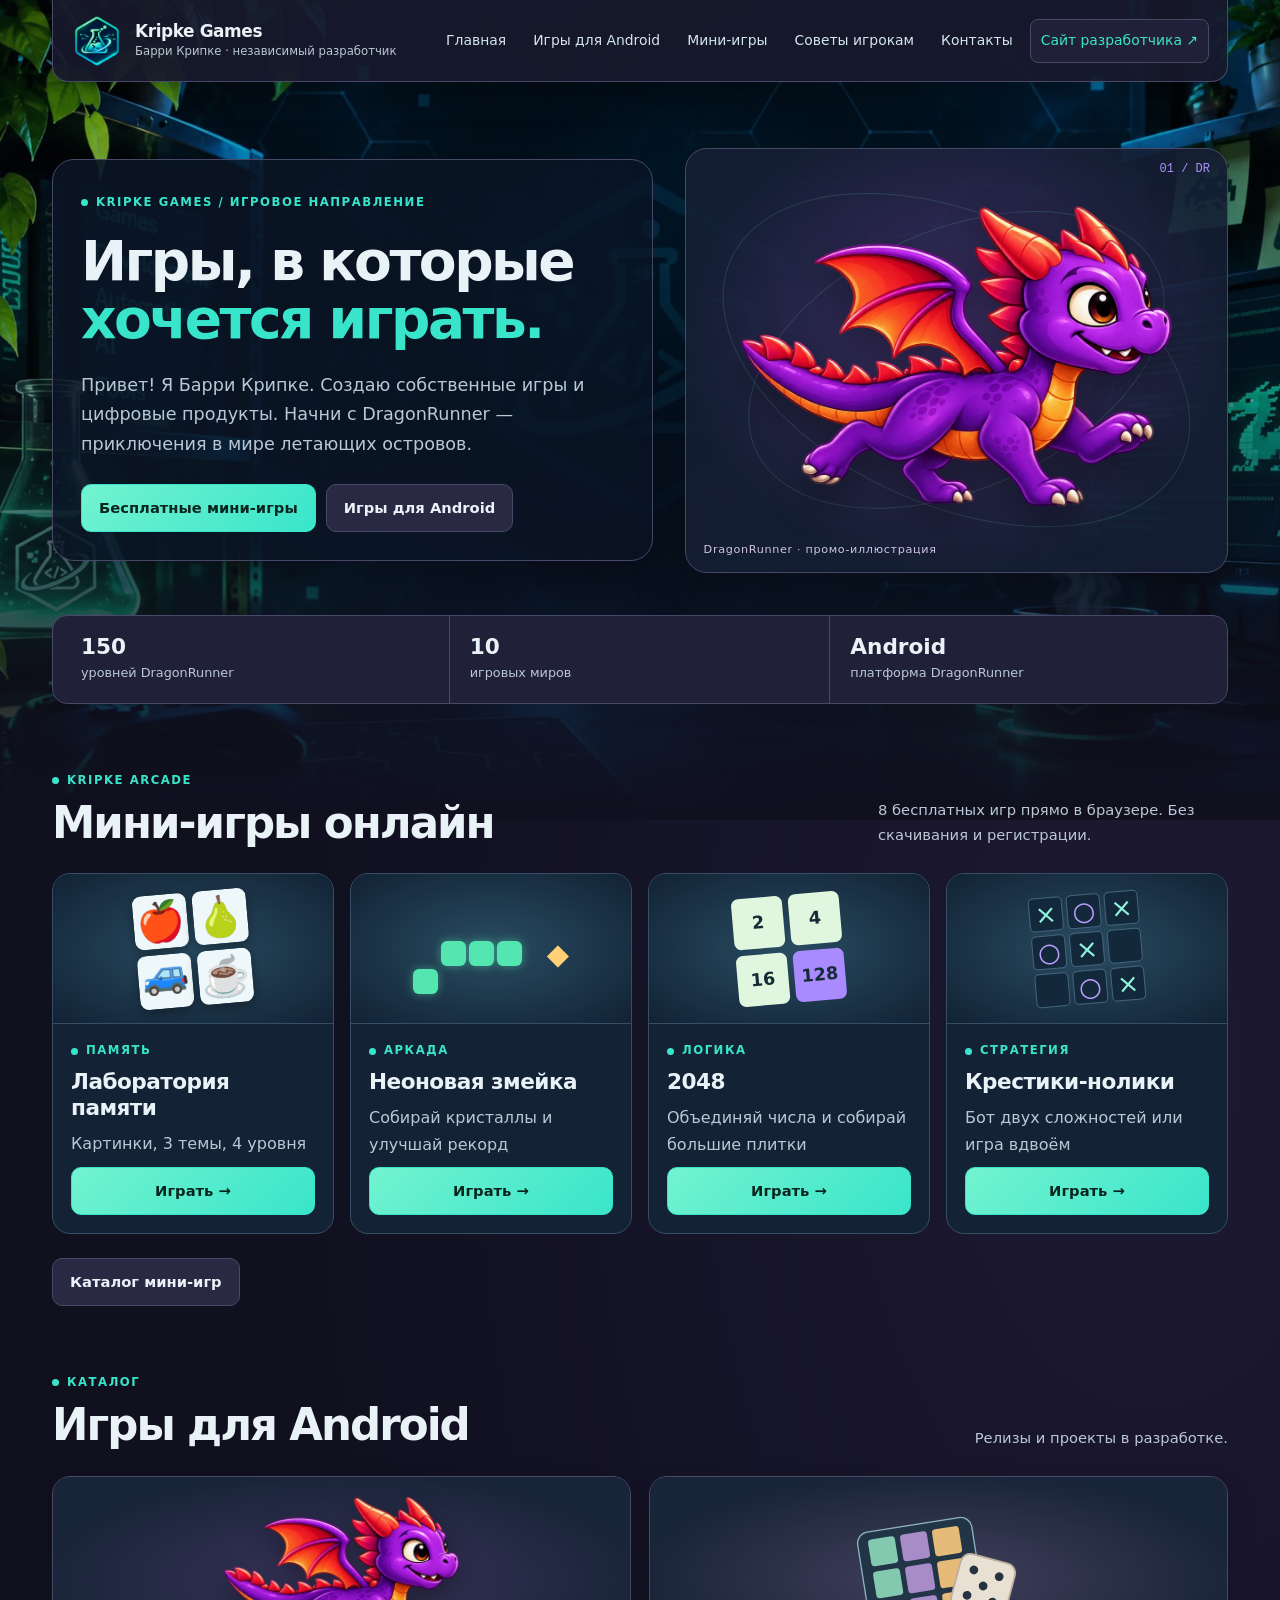
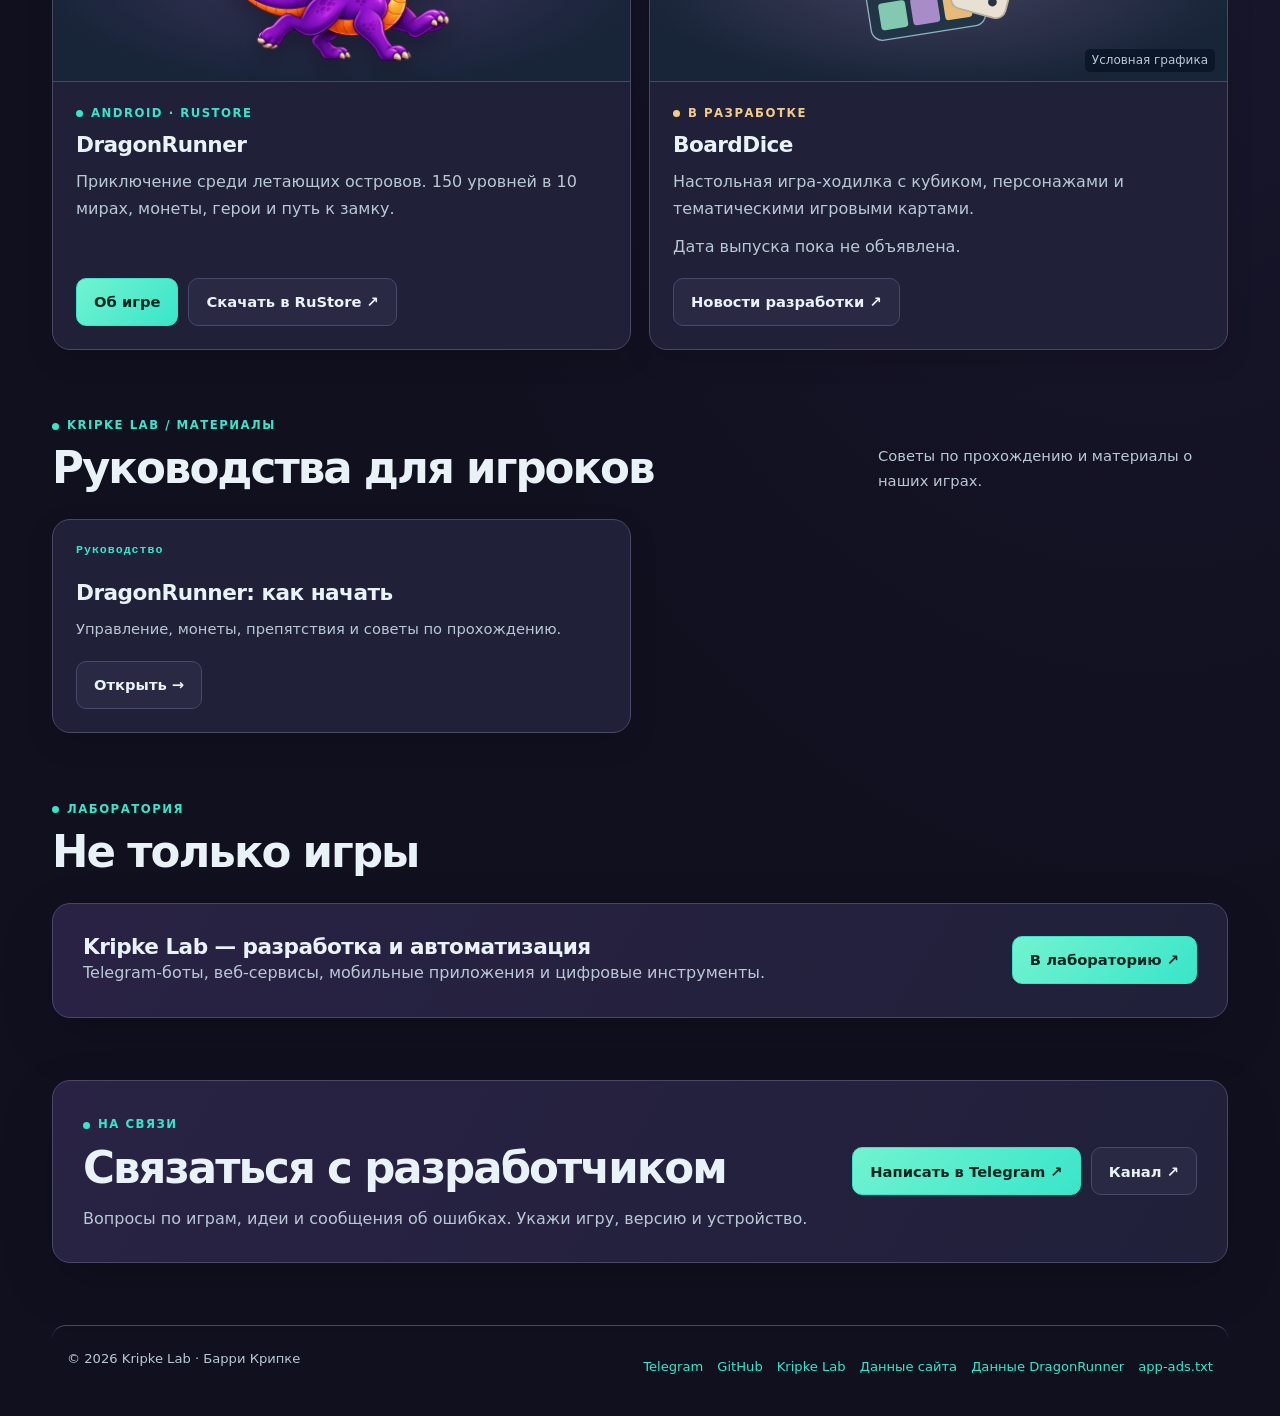
==== commit d18b5e7f: "Add files via upload" ====
--- a/index.html
+++ b/index.html
@@ -1,4 +1,4 @@
 <!DOCTYPE html>
 
 <html lang="ru"><head><meta charset="utf-8"/>
-<meta content="width=device-width,initial-scale=1" name="viewport"/><meta content="#10101f" name="theme-color"/><title>Kripke Games — игры Барри Крипке</title><meta content="DragonRunner, BoardDice и игровые проекты независимого разработчика Барри Крипке." name="description"/><link href="https://barrikripke.github.io/" rel="canonical"/><meta content="website" property="og:type"/><meta content="Kripke Games — игры Барри Крипке" property="og:title"/><meta content="DragonRunner, BoardDice и игровые проекты независимого разработчика Барри Крипке." property="og:description"/><meta content="https://barrikripke.github.io/" property="og:url"/><meta content="https://barrikripke.github.io/social-preview.png" property="og:image"/><link href="kripke-mark.svg" rel="icon" type="image/svg+xml"/><link href="kripke.css?v=54" rel="stylesheet"/></head><body><a class="skip" href="#main">К содержанию</a><div class="wrap"><header class="head"><a class="brand" href="index.html"><img alt="" height="46" src="kripke-emblem.webp" width="46"/><span><b>Kripke Games</b><small>Барри Крипке · независимый разработчик</small></span></a><nav aria-label="Основная навигация" class="nav"><a href="index.html">Главная</a><a href="index.html#games">Игры для Android</a><a href="mini-games.html">Мини-игры</a><a href="index.html#resources">Советы игрокам</a><a href="index.html#contacts">Контакты</a><a class="switch" href="https://barrikripke.github.io/kripke-lab/">Сайт разработчика ↗</a></nav></header><main id="main"><section class="hero"><div><span class="kicker">Kripke Games / Игровое направление</span><h1>Игры, в которые <span>хочется играть.</span></h1><p class="lead">Привет! Я Барри Крипке. Создаю собственные игры и цифровые продукты. Начни с DragonRunner — приключения в мире летающих островов.</p><div class="actions"><a class="btn primary" href="mini-games.html">Бесплатные мини-игры</a><a class="btn" href="#games">Игры для Android</a></div></div><div class="art"><span class="id">01 / DR</span><img alt="Фиолетовый дракон в беге" height="707" src="dragonrunner-hero.webp" width="1000"/><span class="tag">DragonRunner · промо-иллюстрация</span></div></section><div class="strip"><div><b>150</b><small>уровней DragonRunner</small></div><div><b>10</b><small>игровых миров</small></div><div><b>Android</b><small>платформа DragonRunner</small></div></div><section class="section" id="arcade"><div class="sectionhead"><div><span class="kicker">Kripke Arcade</span><h2>Мини-игры онлайн</h2></div><p>Бесплатно, прямо в браузере. Без скачивания и регистрации.</p></div><article class="arcade-card"><div aria-hidden="true" class="arcade-art"><div class="mini-board"><span class="">?</span><span class="open">◆</span><span class="">?</span><span class="open">★</span><span class="open">✦</span><span class="">?</span><span class="open">◆</span><span class="">?</span><span class="">?</span><span class="open">★</span><span class="">?</span><span class="open">✦</span><span class="">?</span><span class="">?</span><span class="">?</span><span class="">?</span></div></div><div class="cardbody"><span class="kicker">Доступна сейчас</span><h3>Лаборатория памяти</h3><p>Найди восемь пар символов за минимальное число ходов. Тренируй память и улучшай свой результат.</p><div class="game-tags"><span>Головоломка</span><span>1 игрок</span><span>ПК и смартфон</span></div><div class="actions"><a class="btn primary" href="memory.html">Играть в «Лабораторию памяти»</a></div></div></article><div class="actions"><a class="btn" href="mini-games.html">Каталог мини-игр</a></div></section><section class="section" id="games"><div class="sectionhead"><div><span class="kicker">Каталог</span><h2>Игры для Android</h2></div><p>Релизы и проекты в разработке.</p></div><div class="cards"><article class="card"><div class="visual"><img alt="Дракончик DragonRunner" height="707" src="dragonrunner-hero.webp" width="1000"/></div><div class="cardbody"><span class="kicker">Android · RuStore</span><h3>DragonRunner</h3><p>Приключение среди летающих островов. 150 уровней в 10 мирах, монеты, герои и путь к замку.</p><div class="actions"><a class="btn primary" href="dragonrunner.html">Об игре</a><a class="btn" href="https://www.rustore.ru/catalog/app/org.dragonrunner.islands">Скачать в RuStore ↗</a></div></div></article><article class="card"><div class="visual board"><svg aria-hidden="true" viewbox="0 0 200 150" xmlns="http://www.w3.org/2000/svg"><g transform="translate(15 12) rotate(-9 68 65)"><rect fill="#223547" height="125" rx="13" stroke="#8fb2c2" stroke-width="1.5" width="132"></rect><rect fill="#83c9b0" height="31" rx="4" width="31" x="12" y="9"></rect><rect fill="#a88cc8" height="31" rx="4" width="31" x="49" y="9"></rect><rect fill="#e6ba79" height="31" rx="4" width="31" x="86" y="9"></rect><rect fill="#83c9b0" height="31" rx="4" width="31" x="12" y="46"></rect><rect fill="#a88cc8" height="31" rx="4" width="31" x="49" y="46"></rect><rect fill="#e6ba79" height="31" rx="4" width="31" x="86" y="46"></rect><rect fill="#83c9b0" height="31" rx="4" width="31" x="12" y="83"></rect><rect fill="#a88cc8" height="31" rx="4" width="31" x="49" y="83"></rect><rect fill="#e6ba79" height="31" rx="4" width="31" x="86" y="83"></rect></g><g transform="translate(119 51) rotate(15 32 32)"><rect fill="#e9e0d4" height="64" rx="11" stroke="#bbae9f" stroke-width="2" width="64"></rect><circle cx="17" cy="17" fill="#253341" r="5"></circle><circle cx="47" cy="17" fill="#253341" r="5"></circle><circle cx="32" cy="32" fill="#253341" r="5"></circle><circle cx="17" cy="47" fill="#253341" r="5"></circle><circle cx="47" cy="47" fill="#253341" r="5"></circle></g></svg><span class="smallnote">Условная графика</span></div><div class="cardbody"><span class="kicker pending">В разработке</span><h3>BoardDice</h3><p>Настольная игра-ходилка с кубиком, персонажами и тематическими игровыми картами.</p><p>Дата выпуска пока не объявлена.</p><div class="actions"><a class="btn" href="https://t.me/kripkelab">Новости разработки ↗</a></div></div></article></div></section><section class="ad-slot" hidden="" id="ad-games-home"><!-- Рекламное место отключено до одобрения РСЯ. --></section><section class="section" id="resources"><div class="sectionhead"><div><span class="kicker">Kripke Lab / материалы</span><h2>Руководства для игроков</h2></div><p>Советы по прохождению и материалы о наших играх.</p></div><div class="cards"><article class="detail resource-card"><span class="num">Руководство</span><h3>DragonRunner: как начать</h3><p>Управление, монеты, препятствия и советы по прохождению.</p><div class="actions"><a class="btn" href="dragonrunner-guide.html">Открыть →</a></div></article></div></section><section class="section" id="projects"><div class="sectionhead"><div><span class="kicker">Лаборатория</span><h2>Не только игры</h2></div></div><div class="callout"><div><h3>Kripke Lab — разработка и автоматизация</h3><p>Telegram-боты, веб-сервисы, мобильные приложения и цифровые инструменты.</p></div><div class="actions"><a class="btn primary" href="https://barrikripke.github.io/kripke-lab/">В лабораторию ↗</a></div></div></section><section class="ad-slot" hidden="" id="ad-games-home-2"><!-- Рекламное место отключено до одобрения РСЯ. --></section><section class="section" id="contacts"><div class="callout"><div><span class="kicker">На связи</span><h2>Связаться с разработчиком</h2><p>Вопросы по играм, идеи и сообщения об ошибках. Укажи игру, версию и устройство.</p></div><div class="actions"><a class="btn primary" href="https://t.me/kripke_barry">Написать в Telegram ↗</a><a class="btn" href="https://t.me/kripkelab">Канал ↗</a></div></div></section></main><footer class="foot"><span>© 2026 Kripke Lab · Барри Крипке</span><div class="footlinks"><a href="https://t.me/kripkelab">Telegram</a><a href="https://github.com/BarriKripke">GitHub</a><a href="https://barrikripke.github.io/kripke-lab/">Kripke Lab</a><a href="website-privacy.html">Данные сайта</a><a href="dragonrunner-privacy.html">Данные DragonRunner</a><a href="app-ads.txt">app-ads.txt</a></div></footer></div></body></html>+<meta content="width=device-width,initial-scale=1" name="viewport"/><meta content="#10101f" name="theme-color"/><title>Kripke Games — игры Барри Крипке</title><meta content="DragonRunner, BoardDice и игровые проекты независимого разработчика Барри Крипке." name="description"/><link href="https://barrikripke.github.io/" rel="canonical"/><meta content="website" property="og:type"/><meta content="Kripke Games — игры Барри Крипке" property="og:title"/><meta content="DragonRunner, BoardDice и игровые проекты независимого разработчика Барри Крипке." property="og:description"/><meta content="https://barrikripke.github.io/" property="og:url"/><meta content="https://barrikripke.github.io/social-preview.png" property="og:image"/><link href="kripke-mark.svg" rel="icon" type="image/svg+xml"/><link href="kripke.css?v=54" rel="stylesheet"/><link href="arcade.css?v=7" rel="stylesheet"/></head><body><a class="skip" href="#main">К содержанию</a><div class="wrap"><header class="head"><a class="brand" href="index.html"><img alt="" height="46" src="kripke-emblem.webp" width="46"/><span><b>Kripke Games</b><small>Барри Крипке · независимый разработчик</small></span></a><nav aria-label="Основная навигация" class="nav"><a href="index.html">Главная</a><a href="index.html#games">Игры для Android</a><a href="mini-games.html">Мини-игры</a><a href="index.html#resources">Советы игрокам</a><a href="index.html#contacts">Контакты</a><a class="switch" href="https://barrikripke.github.io/kripke-lab/">Сайт разработчика ↗</a></nav></header><main id="main"><section class="hero"><div><span class="kicker">Kripke Games / Игровое направление</span><h1>Игры, в которые <span>хочется играть.</span></h1><p class="lead">Привет! Я Барри Крипке. Создаю собственные игры и цифровые продукты. Начни с DragonRunner — приключения в мире летающих островов.</p><div class="actions"><a class="btn primary" href="mini-games.html">Бесплатные мини-игры</a><a class="btn" href="#games">Игры для Android</a></div></div><div class="art"><span class="id">01 / DR</span><img alt="Фиолетовый дракон в беге" height="707" src="dragonrunner-hero.webp" width="1000"/><span class="tag">DragonRunner · промо-иллюстрация</span></div></section><div class="strip"><div><b>150</b><small>уровней DragonRunner</small></div><div><b>10</b><small>игровых миров</small></div><div><b>Android</b><small>платформа DragonRunner</small></div></div><section class="section" id="arcade"><div class="sectionhead"><div><span class="kicker">Kripke Arcade</span><h2>Мини-игры онлайн</h2></div><p>8 бесплатных игр прямо в браузере. Без скачивания и регистрации.</p></div><div class="game-catalog"><article class="game-tile"><div aria-hidden="true" class="game-cover"><div class="cover-memory"><span class="picture-demo" style="--cx:0%;--cy:0%"></span><span class="picture-demo" style="--cx:25%;--cy:0%"></span><span class="picture-demo" style="--cx:50%;--cy:37.5%"></span><span class="picture-demo" style="--cx:0%;--cy:75%"></span></div></div><div class="cardbody"><span class="kicker">Память</span><h3>Лаборатория памяти</h3><p>Картинки, 3 темы, 4 уровня</p><a class="btn primary" href="memory.html">Играть →</a></div></article><article class="game-tile"><div aria-hidden="true" class="game-cover"><div class="cover-snake"><i></i><i></i><i></i><i></i><b>◆</b></div></div><div class="cardbody"><span class="kicker">Аркада</span><h3>Неоновая змейка</h3><p>Собирай кристаллы и улучшай рекорд</p><a class="btn primary" href="snake.html">Играть →</a></div></article><article class="game-tile"><div aria-hidden="true" class="game-cover"><div class="cover-2048"><span>2</span><span>4</span><span>16</span><span>128</span></div></div><div class="cardbody"><span class="kicker">Логика</span><h3>2048</h3><p>Объединяй числа и собирай большие плитки</p><a class="btn primary" href="2048.html">Играть →</a></div></article><article class="game-tile"><div aria-hidden="true" class="game-cover"><div class="cover-tic"><span>×</span><span>○</span><span>×</span><span>○</span><span>×</span><span></span><span></span><span>○</span><span>×</span></div></div><div class="cardbody"><span class="kicker">Стратегия</span><h3>Крестики-нолики</h3><p>Бот двух сложностей или игра вдвоём</p><a class="btn primary" href="tic-tac-toe.html">Играть →</a></div></article></div><div class="actions"><a class="btn" href="mini-games.html">Каталог мини-игр</a></div></section><section class="section" id="games"><div class="sectionhead"><div><span class="kicker">Каталог</span><h2>Игры для Android</h2></div><p>Релизы и проекты в разработке.</p></div><div class="cards"><article class="card"><div class="visual"><img alt="Дракончик DragonRunner" height="707" src="dragonrunner-hero.webp" width="1000"/></div><div class="cardbody"><span class="kicker">Android · RuStore</span><h3>DragonRunner</h3><p>Приключение среди летающих островов. 150 уровней в 10 мирах, монеты, герои и путь к замку.</p><div class="actions"><a class="btn primary" href="dragonrunner.html">Об игре</a><a class="btn" href="https://www.rustore.ru/catalog/app/org.dragonrunner.islands">Скачать в RuStore ↗</a></div></div></article><article class="card"><div class="visual board"><svg aria-hidden="true" viewbox="0 0 200 150" xmlns="http://www.w3.org/2000/svg"><g transform="translate(15 12) rotate(-9 68 65)"><rect fill="#223547" height="125" rx="13" stroke="#8fb2c2" stroke-width="1.5" width="132"></rect><rect fill="#83c9b0" height="31" rx="4" width="31" x="12" y="9"></rect><rect fill="#a88cc8" height="31" rx="4" width="31" x="49" y="9"></rect><rect fill="#e6ba79" height="31" rx="4" width="31" x="86" y="9"></rect><rect fill="#83c9b0" height="31" rx="4" width="31" x="12" y="46"></rect><rect fill="#a88cc8" height="31" rx="4" width="31" x="49" y="46"></rect><rect fill="#e6ba79" height="31" rx="4" width="31" x="86" y="46"></rect><rect fill="#83c9b0" height="31" rx="4" width="31" x="12" y="83"></rect><rect fill="#a88cc8" height="31" rx="4" width="31" x="49" y="83"></rect><rect fill="#e6ba79" height="31" rx="4" width="31" x="86" y="83"></rect></g><g transform="translate(119 51) rotate(15 32 32)"><rect fill="#e9e0d4" height="64" rx="11" stroke="#bbae9f" stroke-width="2" width="64"></rect><circle cx="17" cy="17" fill="#253341" r="5"></circle><circle cx="47" cy="17" fill="#253341" r="5"></circle><circle cx="32" cy="32" fill="#253341" r="5"></circle><circle cx="17" cy="47" fill="#253341" r="5"></circle><circle cx="47" cy="47" fill="#253341" r="5"></circle></g></svg><span class="smallnote">Условная графика</span></div><div class="cardbody"><span class="kicker pending">В разработке</span><h3>BoardDice</h3><p>Настольная игра-ходилка с кубиком, персонажами и тематическими игровыми картами.</p><p>Дата выпуска пока не объявлена.</p><div class="actions"><a class="btn" href="https://t.me/kripkelab">Новости разработки ↗</a></div></div></article></div></section><section class="ad-slot" hidden="" id="ad-games-home"><!-- Рекламное место отключено до одобрения РСЯ. --></section><section class="section" id="resources"><div class="sectionhead"><div><span class="kicker">Kripke Lab / материалы</span><h2>Руководства для игроков</h2></div><p>Советы по прохождению и материалы о наших играх.</p></div><div class="cards"><article class="detail resource-card"><span class="num">Руководство</span><h3>DragonRunner: как начать</h3><p>Управление, монеты, препятствия и советы по прохождению.</p><div class="actions"><a class="btn" href="dragonrunner-guide.html">Открыть →</a></div></article></div></section><section class="section" id="projects"><div class="sectionhead"><div><span class="kicker">Лаборатория</span><h2>Не только игры</h2></div></div><div class="callout"><div><h3>Kripke Lab — разработка и автоматизация</h3><p>Telegram-боты, веб-сервисы, мобильные приложения и цифровые инструменты.</p></div><div class="actions"><a class="btn primary" href="https://barrikripke.github.io/kripke-lab/">В лабораторию ↗</a></div></div></section><section class="ad-slot" hidden="" id="ad-games-home-2"><!-- Рекламное место отключено до одобрения РСЯ. --></section><section class="section" id="contacts"><div class="callout"><div><span class="kicker">На связи</span><h2>Связаться с разработчиком</h2><p>Вопросы по играм, идеи и сообщения об ошибках. Укажи игру, версию и устройство.</p></div><div class="actions"><a class="btn primary" href="https://t.me/kripke_barry">Написать в Telegram ↗</a><a class="btn" href="https://t.me/kripkelab">Канал ↗</a></div></div></section></main><footer class="foot"><span>© 2026 Kripke Lab · Барри Крипке</span><div class="footlinks"><a href="https://t.me/kripkelab">Telegram</a><a href="https://github.com/BarriKripke">GitHub</a><a href="https://barrikripke.github.io/kripke-lab/">Kripke Lab</a><a href="website-privacy.html">Данные сайта</a><a href="dragonrunner-privacy.html">Данные DragonRunner</a><a href="app-ads.txt">app-ads.txt</a></div></footer></div></body></html>
--- a/arcade.css
+++ b/arcade.css
@@ -0,0 +1,5 @@
+.arcade-page{max-width:900px;margin:24px auto 60px}.arcade-title{margin-bottom:24px}.arcade-title h1{font-size:clamp(2rem,5vw,3.9rem);line-height:1.1;margin:12px 0}.play-panel,.arcade-rules{background:#121e2eeb;border:1px solid #426375;border-radius:20px;padding:clamp(12px,3vw,28px);box-shadow:0 18px 50px #0004}.arcade-rules{margin-top:20px}.arcade-rules h2{font-size:1.45rem;margin-bottom:9px}.arcade-rules .btn{margin-top:14px}.game-settings,.game-controls{display:flex;gap:12px;align-items:end;flex-wrap:wrap;margin-bottom:18px}.game-settings label{display:grid;gap:5px;color:#b9cbd6;font-size:.84rem;flex:1;min-width:160px}.game-settings select{width:100%;min-height:48px;padding:10px 12px;color:#f4f7fa;background:#172d40;border:1px solid #52717d;border-radius:10px;font:600 .91rem system-ui}.game-settings select:focus-visible{outline:2px solid #7ef4cc}.game-metrics{display:grid;grid-template-columns:repeat(auto-fit,minmax(100px,1fr));gap:8px;margin:14px 0}.game-metrics>div{background:#0b1726;border:1px solid #304c5d;border-radius:10px;padding:10px 12px;color:#a9c3d3;font-size:.76rem;text-align:center}.game-metrics strong{display:block;color:#e6faf4;font-size:1.4rem;font-variant-numeric:tabular-nums}.game-message{color:#aaf1dd;background:#183745;padding:10px 14px;border-radius:9px;margin:14px 0;min-height:45px;font-weight:600;font-size:.94rem}.picture-grid{--cols:4;display:grid;grid-template-columns:repeat(var(--cols),minmax(0,1fr));gap:8px;max-width:650px;margin:18px auto;isolation:isolate}.picture-card{position:relative;aspect-ratio:1/1.06;min-width:0;border-radius:12px;border:1px solid #3e7b89;background:linear-gradient(145deg,#24475d,#14293e);box-shadow:0 3px 0 #0a1722;display:flex;flex-direction:column;align-items:center;justify-content:center;gap:2px;padding:4px;color:#91dfd9;cursor:pointer;overflow:hidden;-webkit-tap-highlight-color:transparent}.picture-card .card-back{width:72%;height:72%;background:url('kripke-emblem.webp') center/contain no-repeat;opacity:.86}.picture-card.open,.picture-card.matched{background:linear-gradient(150deg,#f6fbff,#dceaf0);border-color:#acc8cf;color:#173344}.picture-card.matched{background:linear-gradient(150deg,#e4fff0,#beead4);border:2px solid #63e5ae;box-shadow:0 0 0 1px #1c5947}.picture-card .picture,.picture-demo{display:block;aspect-ratio:1;width:78%;max-width:96px;background-image:url('arcade-cards.webp');background-size:500% 900%;background-position:var(--cx) var(--cy);background-repeat:no-repeat}.picture-card .picture-name{font:700 clamp(8px,1.6vw,13px)/1.05 system-ui;text-align:center;overflow-wrap:anywhere}.picture-card[aria-disabled=true]{cursor:default}.game-controls[hidden]{display:none}.game-controls{justify-content:center}.game-catalog{display:grid;grid-template-columns:repeat(auto-fit,minmax(min(100%,245px),1fr));gap:16px}.game-tile{display:flex;flex-direction:column;overflow:hidden;border-radius:18px;border:1px solid #355064;background:#132336f5}.game-tile .cardbody{padding:18px;gap:9px;flex:1}.game-tile .cardbody .btn{margin-top:auto;width:100%}.game-cover{height:150px;display:grid;place-items:center;background:radial-gradient(ellipse,#294c61,#122235);overflow:hidden;border-bottom:1px solid #355064}.cover-memory,.cover-2048,.cover-tic{display:grid;grid-template-columns:repeat(2,1fr);gap:6px;transform:rotate(-5deg)}.picture-demo{width:54px;background-color:#eef8fb;border-radius:9px;box-shadow:0 4px 12px #0005}.cover-snake{display:flex;align-items:center;gap:3px;position:relative;transform:translateY(5px)}.cover-snake i{width:25px;height:25px;background:#54e6b0;border-radius:6px;box-shadow:0 0 10px #54e6b07a}.cover-snake i:first-child{transform:translateY(28px)}.cover-snake b{color:#ffd075;font-size:29px;margin-left:22px}.cover-2048 span{background:#e1f6de;color:#142c35;width:51px;height:51px;display:grid;place-items:center;font-weight:800;border-radius:7px;font-size:1.1rem}.cover-2048 span:nth-child(4){background:#aa8aff}.cover-tic{grid-template-columns:repeat(3,1fr);gap:4px}.cover-tic span{display:grid;place-items:center;width:34px;height:34px;border:1px solid #43667d;border-radius:5px;background:#14283c;color:#8ff4dc;font-size:26px;line-height:1}.cover-tic span:nth-child(2n){color:#bba0ff}.tile-board,.tic-board{display:grid;max-width:420px;margin:16px auto;gap:8px;background:#0b1726;border:1px solid #345568;padding:9px;border-radius:14px;touch-action:none}.tile-board{grid-template-columns:repeat(4,minmax(0,1fr))}.tile-board div{aspect-ratio:1;display:grid;place-items:center;background:#25374b;border-radius:9px;font-size:clamp(1rem,5vw,2rem);font-weight:800;color:#11222d}.tic-board{grid-template-columns:repeat(3,minmax(0,1fr))}.tic-board button{aspect-ratio:1;background:#20374a;border:1px solid #476a7b;border-radius:10px;font-size:clamp(2rem,10vw,4.5rem);font-weight:700;color:#82f5dc;line-height:1}.tic-board button.o{color:#c8b0ff}.tic-board button.winning{background:#245744;border-color:#7ff9c4}.dpad{display:grid;grid-template-columns:repeat(3,56px);gap:7px;justify-content:center;margin:18px auto;touch-action:manipulation}.dpad button{width:56px;height:48px;background:#203c50;color:#d8fcf5;border:1px solid #567c8a;border-radius:10px;font-size:1.5rem}.dpad button:first-child{grid-column:2}.dpad button:nth-child(2){grid-column:1;grid-row:2}.dpad button:nth-child(3){grid-column:2;grid-row:2}.dpad button:nth-child(4){grid-column:3;grid-row:2}#snake-board{display:block;width:min(100%,480px);height:auto;margin:14px auto;border:1px solid #476c7d;border-radius:14px;touch-action:none;background:#0b1726}.game-cover .cover-memory{grid-template-columns:repeat(2,1fr)}@media(max-width:550px){.game-settings label{min-width:100%;}.game-settings>.btn{flex:1}.game-metrics{grid-template-columns:repeat(2,minmax(0,1fr))}.picture-grid{gap:4px}.picture-card{border-radius:7px;padding:2px}.picture-card .picture-name{font-size:8px}.picture-grid[data-cols="6"] .picture-name{display:none}.game-cover{height:145px}.game-catalog{grid-template-columns:1fr}.game-message{font-size:.86rem}.arcade-page{margin-top:16px}.arcade-title h1{overflow-wrap:anywhere}}@media(prefers-reduced-motion:no-preference){.picture-card,.tic-board button,.dpad button{transition:background .15s,border-color .15s,transform .1s}.picture-card:active,.tic-board button:active,.dpad button:active{transform:scale(.97)}}
+
+@media(max-width:550px){.picture-grid{grid-template-columns:repeat(4,minmax(0,1fr));gap:6px}.picture-grid[data-cols="6"] .picture-name{display:block}.picture-card .picture-name{font-size:clamp(8px,2.4vw,11px)}}@media(min-width:391px) and (max-width:550px){.picture-grid[data-count="15"]{grid-template-columns:repeat(5,minmax(0,1fr))}}
+
+.action-board{display:block;width:min(100%,540px);height:auto;margin:14px auto;border:1px solid #476c7d;border-radius:14px;touch-action:none;background:#0b1726}.action-controls{display:flex;justify-content:center;gap:12px;flex-wrap:wrap;margin-top:16px;touch-action:none}.action-controls button{min-width:68px;min-height:58px;border:1px solid #547687;border-radius:12px;color:#e8fff6;background:#203c50;font-size:1.5rem;font-weight:750;touch-action:none;user-select:none}.action-controls .action-key{font-size:1rem;padding:10px 20px;background:#7ef4cc;color:#102820}.action-controls button:active{transform:scale(.96)}.new-cover img{width:180px;max-height:134px;height:auto;object-fit:contain}.game-settings button:disabled{opacity:.45;cursor:default}@media(max-width:550px){.action-controls{gap:8px}.action-controls button{min-width:62px;min-height:55px}.action-controls .action-key{padding:8px 12px}}
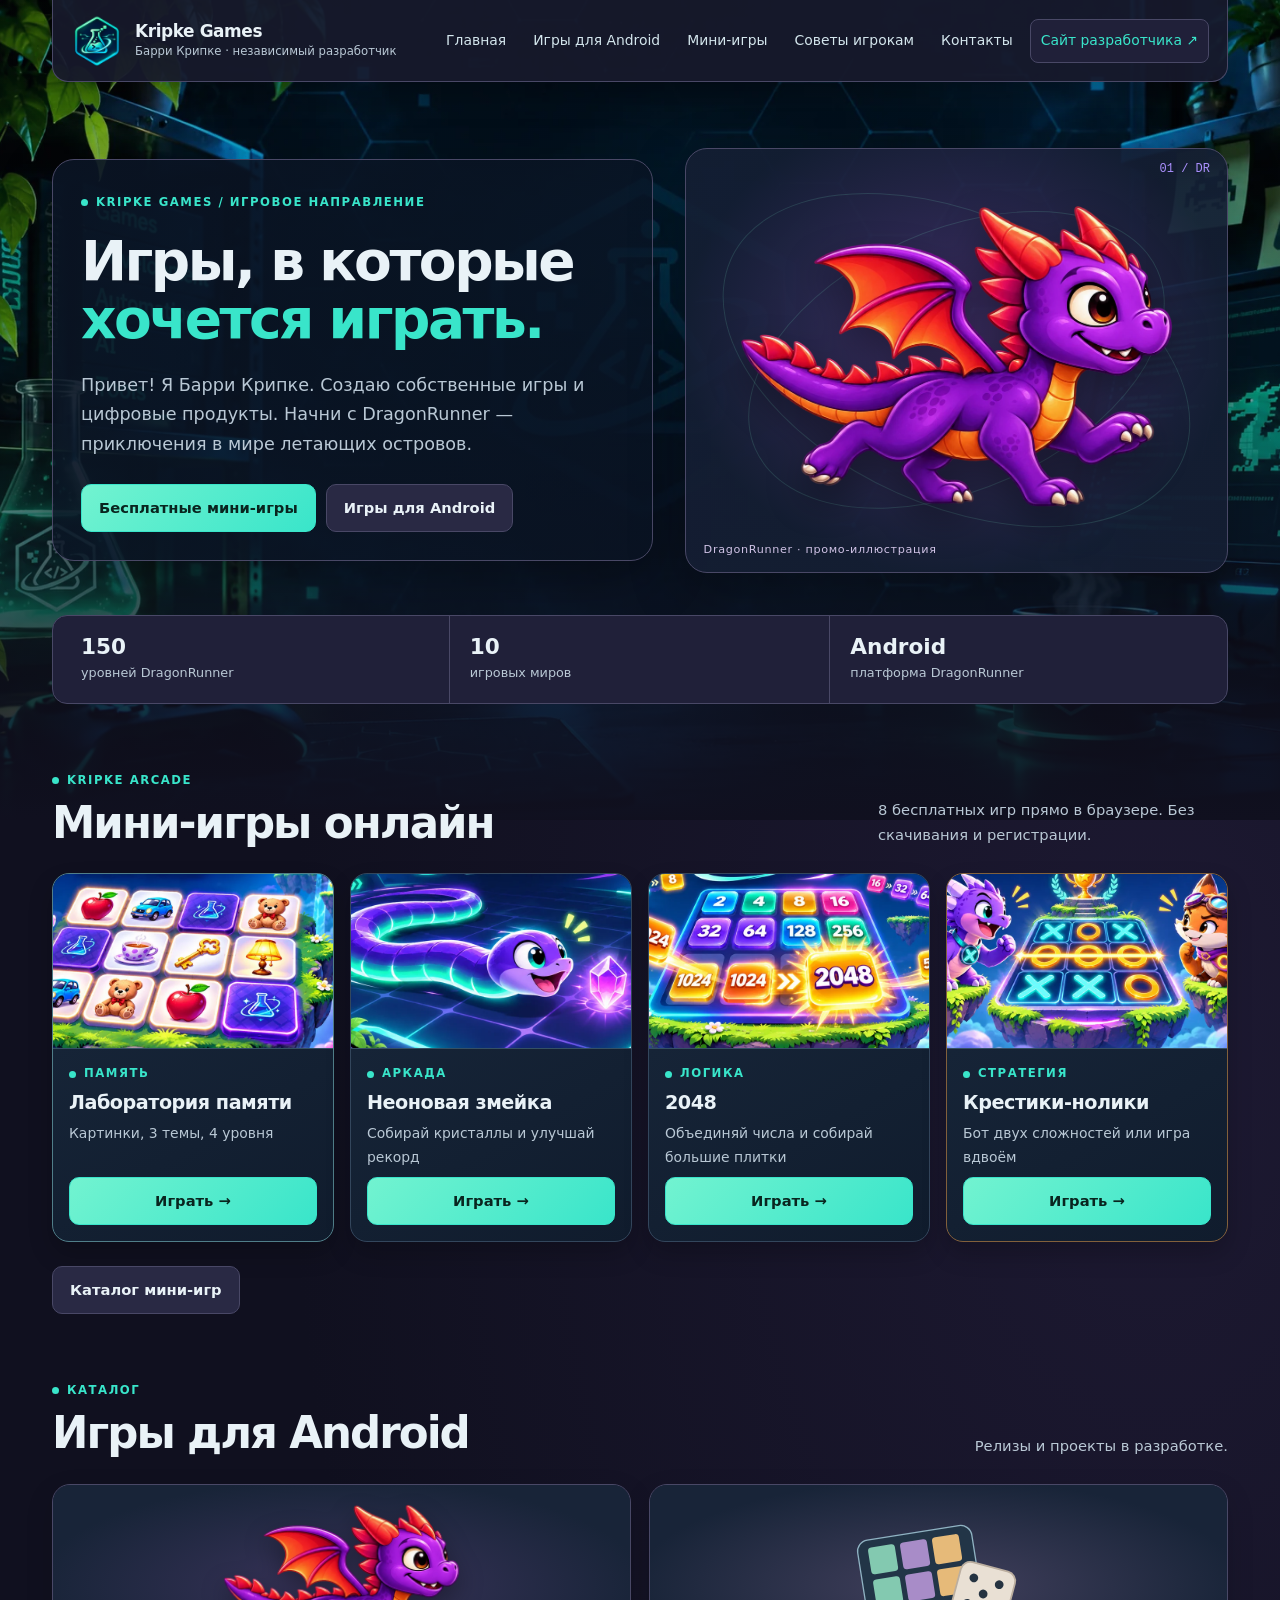
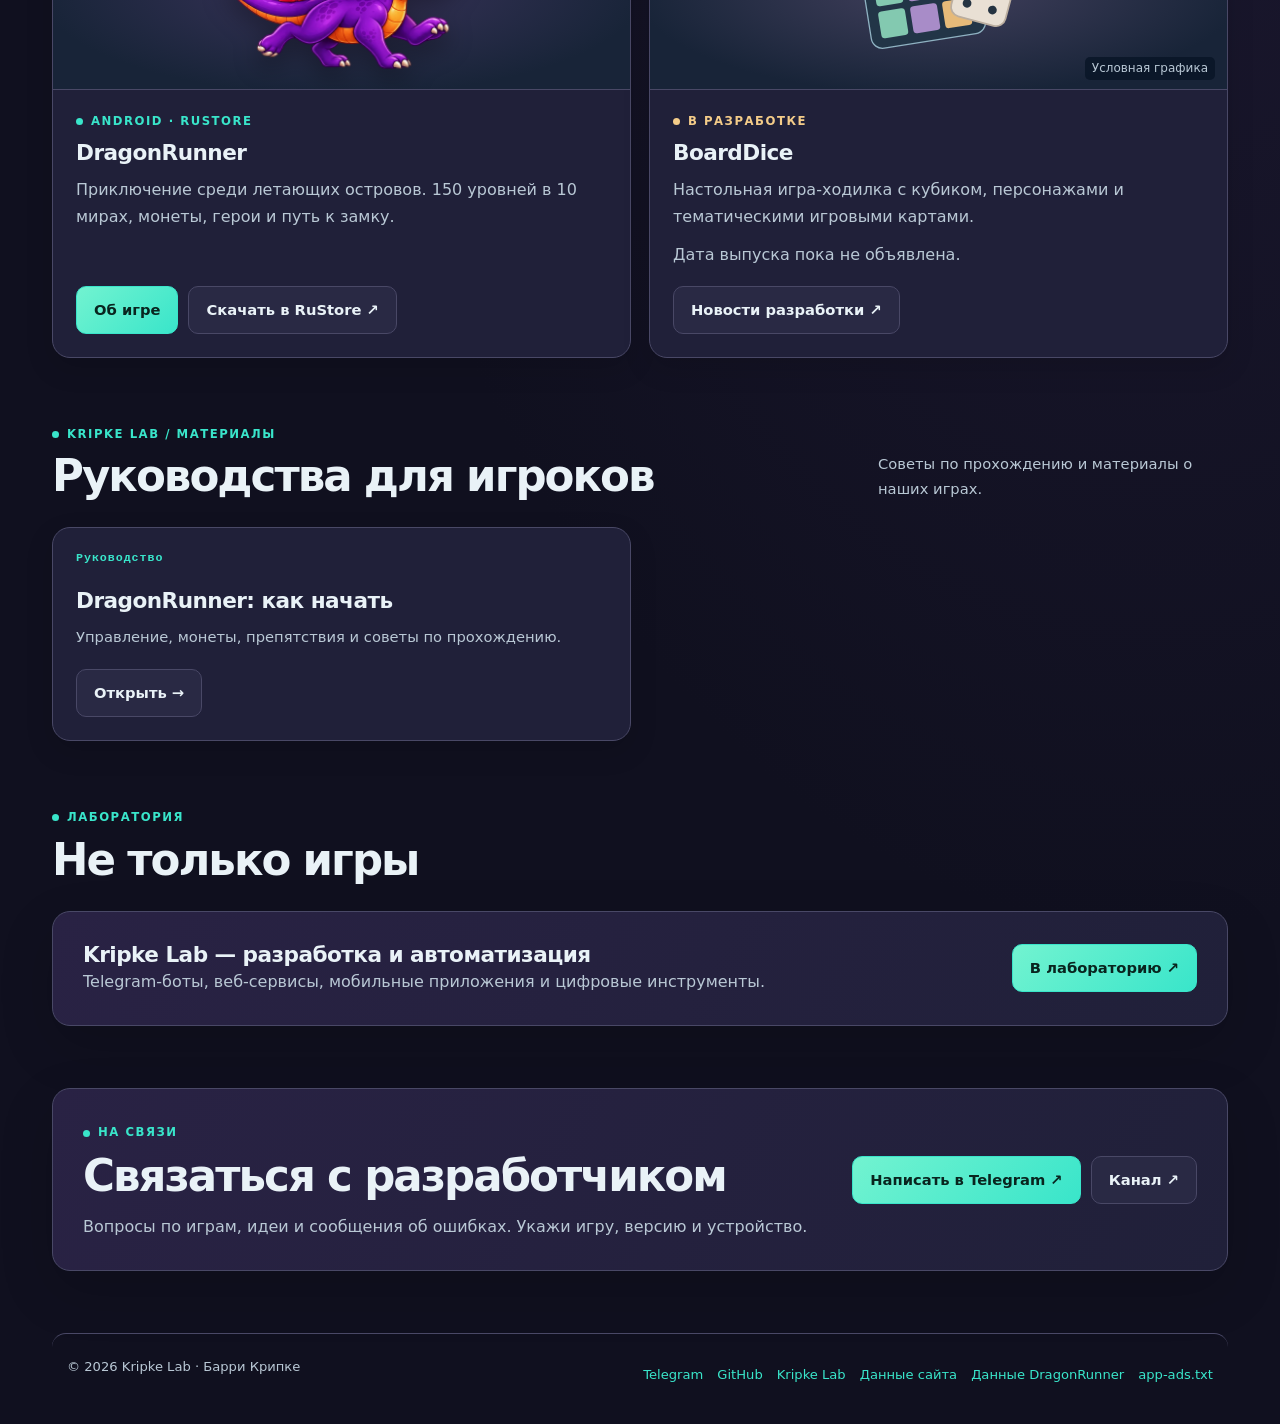
==== commit f00100ba: "Add files via upload" ====
--- a/index.html
+++ b/index.html
@@ -1,4 +1,4 @@
 <!DOCTYPE html>
 
 <html lang="ru"><head><meta charset="utf-8"/>
-<meta content="width=device-width,initial-scale=1" name="viewport"/><meta content="#10101f" name="theme-color"/><title>Kripke Games — игры Барри Крипке</title><meta content="DragonRunner, BoardDice и игровые проекты независимого разработчика Барри Крипке." name="description"/><link href="https://barrikripke.github.io/" rel="canonical"/><meta content="website" property="og:type"/><meta content="Kripke Games — игры Барри Крипке" property="og:title"/><meta content="DragonRunner, BoardDice и игровые проекты независимого разработчика Барри Крипке." property="og:description"/><meta content="https://barrikripke.github.io/" property="og:url"/><meta content="https://barrikripke.github.io/social-preview.png" property="og:image"/><link href="kripke-mark.svg" rel="icon" type="image/svg+xml"/><link href="kripke.css?v=54" rel="stylesheet"/><link href="arcade.css?v=7" rel="stylesheet"/></head><body><a class="skip" href="#main">К содержанию</a><div class="wrap"><header class="head"><a class="brand" href="index.html"><img alt="" height="46" src="kripke-emblem.webp" width="46"/><span><b>Kripke Games</b><small>Барри Крипке · независимый разработчик</small></span></a><nav aria-label="Основная навигация" class="nav"><a href="index.html">Главная</a><a href="index.html#games">Игры для Android</a><a href="mini-games.html">Мини-игры</a><a href="index.html#resources">Советы игрокам</a><a href="index.html#contacts">Контакты</a><a class="switch" href="https://barrikripke.github.io/kripke-lab/">Сайт разработчика ↗</a></nav></header><main id="main"><section class="hero"><div><span class="kicker">Kripke Games / Игровое направление</span><h1>Игры, в которые <span>хочется играть.</span></h1><p class="lead">Привет! Я Барри Крипке. Создаю собственные игры и цифровые продукты. Начни с DragonRunner — приключения в мире летающих островов.</p><div class="actions"><a class="btn primary" href="mini-games.html">Бесплатные мини-игры</a><a class="btn" href="#games">Игры для Android</a></div></div><div class="art"><span class="id">01 / DR</span><img alt="Фиолетовый дракон в беге" height="707" src="dragonrunner-hero.webp" width="1000"/><span class="tag">DragonRunner · промо-иллюстрация</span></div></section><div class="strip"><div><b>150</b><small>уровней DragonRunner</small></div><div><b>10</b><small>игровых миров</small></div><div><b>Android</b><small>платформа DragonRunner</small></div></div><section class="section" id="arcade"><div class="sectionhead"><div><span class="kicker">Kripke Arcade</span><h2>Мини-игры онлайн</h2></div><p>8 бесплатных игр прямо в браузере. Без скачивания и регистрации.</p></div><div class="game-catalog"><article class="game-tile"><div aria-hidden="true" class="game-cover"><div class="cover-memory"><span class="picture-demo" style="--cx:0%;--cy:0%"></span><span class="picture-demo" style="--cx:25%;--cy:0%"></span><span class="picture-demo" style="--cx:50%;--cy:37.5%"></span><span class="picture-demo" style="--cx:0%;--cy:75%"></span></div></div><div class="cardbody"><span class="kicker">Память</span><h3>Лаборатория памяти</h3><p>Картинки, 3 темы, 4 уровня</p><a class="btn primary" href="memory.html">Играть →</a></div></article><article class="game-tile"><div aria-hidden="true" class="game-cover"><div class="cover-snake"><i></i><i></i><i></i><i></i><b>◆</b></div></div><div class="cardbody"><span class="kicker">Аркада</span><h3>Неоновая змейка</h3><p>Собирай кристаллы и улучшай рекорд</p><a class="btn primary" href="snake.html">Играть →</a></div></article><article class="game-tile"><div aria-hidden="true" class="game-cover"><div class="cover-2048"><span>2</span><span>4</span><span>16</span><span>128</span></div></div><div class="cardbody"><span class="kicker">Логика</span><h3>2048</h3><p>Объединяй числа и собирай большие плитки</p><a class="btn primary" href="2048.html">Играть →</a></div></article><article class="game-tile"><div aria-hidden="true" class="game-cover"><div class="cover-tic"><span>×</span><span>○</span><span>×</span><span>○</span><span>×</span><span></span><span></span><span>○</span><span>×</span></div></div><div class="cardbody"><span class="kicker">Стратегия</span><h3>Крестики-нолики</h3><p>Бот двух сложностей или игра вдвоём</p><a class="btn primary" href="tic-tac-toe.html">Играть →</a></div></article></div><div class="actions"><a class="btn" href="mini-games.html">Каталог мини-игр</a></div></section><section class="section" id="games"><div class="sectionhead"><div><span class="kicker">Каталог</span><h2>Игры для Android</h2></div><p>Релизы и проекты в разработке.</p></div><div class="cards"><article class="card"><div class="visual"><img alt="Дракончик DragonRunner" height="707" src="dragonrunner-hero.webp" width="1000"/></div><div class="cardbody"><span class="kicker">Android · RuStore</span><h3>DragonRunner</h3><p>Приключение среди летающих островов. 150 уровней в 10 мирах, монеты, герои и путь к замку.</p><div class="actions"><a class="btn primary" href="dragonrunner.html">Об игре</a><a class="btn" href="https://www.rustore.ru/catalog/app/org.dragonrunner.islands">Скачать в RuStore ↗</a></div></div></article><article class="card"><div class="visual board"><svg aria-hidden="true" viewbox="0 0 200 150" xmlns="http://www.w3.org/2000/svg"><g transform="translate(15 12) rotate(-9 68 65)"><rect fill="#223547" height="125" rx="13" stroke="#8fb2c2" stroke-width="1.5" width="132"></rect><rect fill="#83c9b0" height="31" rx="4" width="31" x="12" y="9"></rect><rect fill="#a88cc8" height="31" rx="4" width="31" x="49" y="9"></rect><rect fill="#e6ba79" height="31" rx="4" width="31" x="86" y="9"></rect><rect fill="#83c9b0" height="31" rx="4" width="31" x="12" y="46"></rect><rect fill="#a88cc8" height="31" rx="4" width="31" x="49" y="46"></rect><rect fill="#e6ba79" height="31" rx="4" width="31" x="86" y="46"></rect><rect fill="#83c9b0" height="31" rx="4" width="31" x="12" y="83"></rect><rect fill="#a88cc8" height="31" rx="4" width="31" x="49" y="83"></rect><rect fill="#e6ba79" height="31" rx="4" width="31" x="86" y="83"></rect></g><g transform="translate(119 51) rotate(15 32 32)"><rect fill="#e9e0d4" height="64" rx="11" stroke="#bbae9f" stroke-width="2" width="64"></rect><circle cx="17" cy="17" fill="#253341" r="5"></circle><circle cx="47" cy="17" fill="#253341" r="5"></circle><circle cx="32" cy="32" fill="#253341" r="5"></circle><circle cx="17" cy="47" fill="#253341" r="5"></circle><circle cx="47" cy="47" fill="#253341" r="5"></circle></g></svg><span class="smallnote">Условная графика</span></div><div class="cardbody"><span class="kicker pending">В разработке</span><h3>BoardDice</h3><p>Настольная игра-ходилка с кубиком, персонажами и тематическими игровыми картами.</p><p>Дата выпуска пока не объявлена.</p><div class="actions"><a class="btn" href="https://t.me/kripkelab">Новости разработки ↗</a></div></div></article></div></section><section class="ad-slot" hidden="" id="ad-games-home"><!-- Рекламное место отключено до одобрения РСЯ. --></section><section class="section" id="resources"><div class="sectionhead"><div><span class="kicker">Kripke Lab / материалы</span><h2>Руководства для игроков</h2></div><p>Советы по прохождению и материалы о наших играх.</p></div><div class="cards"><article class="detail resource-card"><span class="num">Руководство</span><h3>DragonRunner: как начать</h3><p>Управление, монеты, препятствия и советы по прохождению.</p><div class="actions"><a class="btn" href="dragonrunner-guide.html">Открыть →</a></div></article></div></section><section class="section" id="projects"><div class="sectionhead"><div><span class="kicker">Лаборатория</span><h2>Не только игры</h2></div></div><div class="callout"><div><h3>Kripke Lab — разработка и автоматизация</h3><p>Telegram-боты, веб-сервисы, мобильные приложения и цифровые инструменты.</p></div><div class="actions"><a class="btn primary" href="https://barrikripke.github.io/kripke-lab/">В лабораторию ↗</a></div></div></section><section class="ad-slot" hidden="" id="ad-games-home-2"><!-- Рекламное место отключено до одобрения РСЯ. --></section><section class="section" id="contacts"><div class="callout"><div><span class="kicker">На связи</span><h2>Связаться с разработчиком</h2><p>Вопросы по играм, идеи и сообщения об ошибках. Укажи игру, версию и устройство.</p></div><div class="actions"><a class="btn primary" href="https://t.me/kripke_barry">Написать в Telegram ↗</a><a class="btn" href="https://t.me/kripkelab">Канал ↗</a></div></div></section></main><footer class="foot"><span>© 2026 Kripke Lab · Барри Крипке</span><div class="footlinks"><a href="https://t.me/kripkelab">Telegram</a><a href="https://github.com/BarriKripke">GitHub</a><a href="https://barrikripke.github.io/kripke-lab/">Kripke Lab</a><a href="website-privacy.html">Данные сайта</a><a href="dragonrunner-privacy.html">Данные DragonRunner</a><a href="app-ads.txt">app-ads.txt</a></div></footer></div></body></html>+<meta content="width=device-width,initial-scale=1" name="viewport"/><meta content="#10101f" name="theme-color"/><title>Kripke Games — игры Барри Крипке</title><meta content="DragonRunner, BoardDice и игровые проекты независимого разработчика Барри Крипке." name="description"/><link href="https://barrikripke.github.io/" rel="canonical"/><meta content="website" property="og:type"/><meta content="Kripke Games — игры Барри Крипке" property="og:title"/><meta content="DragonRunner, BoardDice и игровые проекты независимого разработчика Барри Крипке." property="og:description"/><meta content="https://barrikripke.github.io/" property="og:url"/><meta content="https://barrikripke.github.io/social-preview.png" property="og:image"/><link href="kripke-mark.svg" rel="icon" type="image/svg+xml"/><link href="kripke.css?v=54" rel="stylesheet"/><link href="arcade.css?v=81" rel="stylesheet"/></head><body><a class="skip" href="#main">К содержанию</a><div class="wrap"><header class="head"><a class="brand" href="index.html"><img alt="" height="46" src="kripke-emblem.webp" width="46"/><span><b>Kripke Games</b><small>Барри Крипке · независимый разработчик</small></span></a><nav aria-label="Основная навигация" class="nav"><a href="index.html">Главная</a><a href="index.html#games">Игры для Android</a><a href="mini-games.html">Мини-игры</a><a href="index.html#resources">Советы игрокам</a><a href="index.html#contacts">Контакты</a><a class="switch" href="https://barrikripke.github.io/kripke-lab/">Сайт разработчика ↗</a></nav></header><main id="main"><section class="hero"><div><span class="kicker">Kripke Games / Игровое направление</span><h1>Игры, в которые <span>хочется играть.</span></h1><p class="lead">Привет! Я Барри Крипке. Создаю собственные игры и цифровые продукты. Начни с DragonRunner — приключения в мире летающих островов.</p><div class="actions"><a class="btn primary" href="mini-games.html">Бесплатные мини-игры</a><a class="btn" href="#games">Игры для Android</a></div></div><div class="art"><span class="id">01 / DR</span><img alt="Фиолетовый дракон в беге" height="707" src="dragonrunner-hero.webp" width="1000"/><span class="tag">DragonRunner · промо-иллюстрация</span></div></section><div class="strip"><div><b>150</b><small>уровней DragonRunner</small></div><div><b>10</b><small>игровых миров</small></div><div><b>Android</b><small>платформа DragonRunner</small></div></div><section class="section" id="arcade"><div class="sectionhead"><div><span class="kicker">Kripke Arcade</span><h2>Мини-игры онлайн</h2></div><p>8 бесплатных игр прямо в браузере. Без скачивания и регистрации.</p></div><div class="game-catalog"><article class="game-tile" data-art="memory"><div aria-hidden="true" class="game-cover artwork-cover"><img alt="" decoding="async" height="450" loading="lazy" src="memory-art.webp" width="720"/></div><div class="cardbody"><span class="kicker">Память</span><h3>Лаборатория памяти</h3><p>Картинки, 3 темы, 4 уровня</p><a aria-label="Играть: Лаборатория памяти" class="btn primary" href="memory.html">Играть →</a></div></article><article class="game-tile" data-art="snake"><div aria-hidden="true" class="game-cover artwork-cover"><img alt="" decoding="async" height="450" loading="lazy" src="snake-art.webp" width="720"/></div><div class="cardbody"><span class="kicker">Аркада</span><h3>Неоновая змейка</h3><p>Собирай кристаллы и улучшай рекорд</p><a aria-label="Играть: Неоновая змейка" class="btn primary" href="snake.html">Играть →</a></div></article><article class="game-tile" data-art="2048"><div aria-hidden="true" class="game-cover artwork-cover"><img alt="" decoding="async" height="450" loading="lazy" src="2048-art.webp" width="720"/></div><div class="cardbody"><span class="kicker">Логика</span><h3>2048</h3><p>Объединяй числа и собирай большие плитки</p><a aria-label="Играть: 2048" class="btn primary" href="2048.html">Играть →</a></div></article><article class="game-tile" data-art="tic-tac-toe"><div aria-hidden="true" class="game-cover artwork-cover"><img alt="" decoding="async" height="450" loading="lazy" src="tic-tac-toe-art.webp" width="720"/></div><div class="cardbody"><span class="kicker">Стратегия</span><h3>Крестики-нолики</h3><p>Бот двух сложностей или игра вдвоём</p><a aria-label="Играть: Крестики-нолики" class="btn primary" href="tic-tac-toe.html">Играть →</a></div></article></div><div class="actions"><a class="btn" href="mini-games.html">Каталог мини-игр</a></div></section><section class="section" id="games"><div class="sectionhead"><div><span class="kicker">Каталог</span><h2>Игры для Android</h2></div><p>Релизы и проекты в разработке.</p></div><div class="cards"><article class="card"><div class="visual"><img alt="Дракончик DragonRunner" height="707" src="dragonrunner-hero.webp" width="1000"/></div><div class="cardbody"><span class="kicker">Android · RuStore</span><h3>DragonRunner</h3><p>Приключение среди летающих островов. 150 уровней в 10 мирах, монеты, герои и путь к замку.</p><div class="actions"><a class="btn primary" href="dragonrunner.html">Об игре</a><a class="btn" href="https://www.rustore.ru/catalog/app/org.dragonrunner.islands">Скачать в RuStore ↗</a></div></div></article><article class="card"><div class="visual board"><svg aria-hidden="true" viewbox="0 0 200 150" xmlns="http://www.w3.org/2000/svg"><g transform="translate(15 12) rotate(-9 68 65)"><rect fill="#223547" height="125" rx="13" stroke="#8fb2c2" stroke-width="1.5" width="132"></rect><rect fill="#83c9b0" height="31" rx="4" width="31" x="12" y="9"></rect><rect fill="#a88cc8" height="31" rx="4" width="31" x="49" y="9"></rect><rect fill="#e6ba79" height="31" rx="4" width="31" x="86" y="9"></rect><rect fill="#83c9b0" height="31" rx="4" width="31" x="12" y="46"></rect><rect fill="#a88cc8" height="31" rx="4" width="31" x="49" y="46"></rect><rect fill="#e6ba79" height="31" rx="4" width="31" x="86" y="46"></rect><rect fill="#83c9b0" height="31" rx="4" width="31" x="12" y="83"></rect><rect fill="#a88cc8" height="31" rx="4" width="31" x="49" y="83"></rect><rect fill="#e6ba79" height="31" rx="4" width="31" x="86" y="83"></rect></g><g transform="translate(119 51) rotate(15 32 32)"><rect fill="#e9e0d4" height="64" rx="11" stroke="#bbae9f" stroke-width="2" width="64"></rect><circle cx="17" cy="17" fill="#253341" r="5"></circle><circle cx="47" cy="17" fill="#253341" r="5"></circle><circle cx="32" cy="32" fill="#253341" r="5"></circle><circle cx="17" cy="47" fill="#253341" r="5"></circle><circle cx="47" cy="47" fill="#253341" r="5"></circle></g></svg><span class="smallnote">Условная графика</span></div><div class="cardbody"><span class="kicker pending">В разработке</span><h3>BoardDice</h3><p>Настольная игра-ходилка с кубиком, персонажами и тематическими игровыми картами.</p><p>Дата выпуска пока не объявлена.</p><div class="actions"><a class="btn" href="https://t.me/kripkelab">Новости разработки ↗</a></div></div></article></div></section><section class="ad-slot" hidden="" id="ad-games-home"><!-- Рекламное место отключено до одобрения РСЯ. --></section><section class="section" id="resources"><div class="sectionhead"><div><span class="kicker">Kripke Lab / материалы</span><h2>Руководства для игроков</h2></div><p>Советы по прохождению и материалы о наших играх.</p></div><div class="cards"><article class="detail resource-card"><span class="num">Руководство</span><h3>DragonRunner: как начать</h3><p>Управление, монеты, препятствия и советы по прохождению.</p><div class="actions"><a class="btn" href="dragonrunner-guide.html">Открыть →</a></div></article></div></section><section class="section" id="projects"><div class="sectionhead"><div><span class="kicker">Лаборатория</span><h2>Не только игры</h2></div></div><div class="callout"><div><h3>Kripke Lab — разработка и автоматизация</h3><p>Telegram-боты, веб-сервисы, мобильные приложения и цифровые инструменты.</p></div><div class="actions"><a class="btn primary" href="https://barrikripke.github.io/kripke-lab/">В лабораторию ↗</a></div></div></section><section class="ad-slot" hidden="" id="ad-games-home-2"><!-- Рекламное место отключено до одобрения РСЯ. --></section><section class="section" id="contacts"><div class="callout"><div><span class="kicker">На связи</span><h2>Связаться с разработчиком</h2><p>Вопросы по играм, идеи и сообщения об ошибках. Укажи игру, версию и устройство.</p></div><div class="actions"><a class="btn primary" href="https://t.me/kripke_barry">Написать в Telegram ↗</a><a class="btn" href="https://t.me/kripkelab">Канал ↗</a></div></div></section></main><footer class="foot"><span>© 2026 Kripke Lab · Барри Крипке</span><div class="footlinks"><a href="https://t.me/kripkelab">Telegram</a><a href="https://github.com/BarriKripke">GitHub</a><a href="https://barrikripke.github.io/kripke-lab/">Kripke Lab</a><a href="website-privacy.html">Данные сайта</a><a href="dragonrunner-privacy.html">Данные DragonRunner</a><a href="app-ads.txt">app-ads.txt</a></div></footer></div></body></html>
--- a/arcade.css
+++ b/arcade.css
@@ -3,3 +3,11 @@
 @media(max-width:550px){.picture-grid{grid-template-columns:repeat(4,minmax(0,1fr));gap:6px}.picture-grid[data-cols="6"] .picture-name{display:block}.picture-card .picture-name{font-size:clamp(8px,2.4vw,11px)}}@media(min-width:391px) and (max-width:550px){.picture-grid[data-count="15"]{grid-template-columns:repeat(5,minmax(0,1fr))}}
 
 .action-board{display:block;width:min(100%,540px);height:auto;margin:14px auto;border:1px solid #476c7d;border-radius:14px;touch-action:none;background:#0b1726}.action-controls{display:flex;justify-content:center;gap:12px;flex-wrap:wrap;margin-top:16px;touch-action:none}.action-controls button{min-width:68px;min-height:58px;border:1px solid #547687;border-radius:12px;color:#e8fff6;background:#203c50;font-size:1.5rem;font-weight:750;touch-action:none;user-select:none}.action-controls .action-key{font-size:1rem;padding:10px 20px;background:#7ef4cc;color:#102820}.action-controls button:active{transform:scale(.96)}.new-cover img{width:180px;max-height:134px;height:auto;object-fit:contain}.game-settings button:disabled{opacity:.45;cursor:default}@media(max-width:550px){.action-controls{gap:8px}.action-controls button{min-width:62px;min-height:55px}.action-controls .action-key{padding:8px 12px}}
+
+/* V8 — illustrated arcade, individual worlds, browser-first */
+.game-catalog{grid-template-columns:repeat(4,minmax(0,1fr));gap:16px}.game-tile{border:1px solid #33465c;border-radius:17px;background:linear-gradient(150deg,#19283c,#101c2d);box-shadow:0 12px 25px #0003}.game-tile .cardbody{padding:16px;gap:8px}.game-tile .cardbody h3{font-size:1.2rem;line-height:1.2}.game-tile .cardbody p{font-size:.87rem;min-height:2.9em}.game-tile .cardbody .btn{min-height:48px}.game-cover.artwork-cover{display:block;height:auto;aspect-ratio:8/5;padding:0;background:#101c2d}.artwork-cover img{width:100%;height:100%;object-fit:cover;max-width:none;display:block}.game-tile:focus-within{outline:2px solid #7ef4cc;outline-offset:3px}.game-tile[data-art="racing"]{border-color:#6a427f}.game-tile[data-art="memory"]{border-color:#507e89}.game-tile[data-art="space-shooter"]{border-color:#485b96}.game-tile[data-art="tic-tac-toe"]{border-color:#82603b}.game-tile[data-art="dragon-mini"]{border-color:#486b55}
+.arcade-page{--game-accent:#7ef4cc;--game-panel:#142436;max-width:920px}.art-title{min-height:200px;display:flex;flex-direction:column;justify-content:center;border-radius:22px;padding:30px;background:linear-gradient(90deg,#091322f5 0%,#091322e0 40%,#09132250 78%),var(--game-art) center right/cover no-repeat;border:1px solid #436175;overflow:hidden}.art-title h1{max-width:650px;text-shadow:0 2px 14px #000}.art-title p{max-width:550px;color:#e2eef6}.play-panel{background:linear-gradient(152deg,var(--game-panel),#0b1523);border-color:color-mix(in srgb,var(--game-accent) 35%,#23374d);padding:clamp(12px,3vw,26px)}.arcade-tools{display:flex;justify-content:flex-end;gap:8px;flex-wrap:wrap;margin-bottom:16px}.arcade-tool{font:650 .82rem system-ui;color:#dceaf5;background:#192c40;border:1px solid #456177;border-radius:9px;min-height:44px;padding:9px 12px}.arcade-tool[aria-pressed=true]{border-color:var(--game-accent);color:var(--game-accent)}.game-metrics>div{background:linear-gradient(145deg,#1c3043,#0e1b2b);border-color:#39546b;box-shadow:inset 0 1px #ffffff0d}.game-metrics strong{color:var(--game-accent)}.game-message{border-left:3px solid var(--game-accent);background:#142a3b;color:#e4f2f8}.game-message[data-result=win]{background:#164639;color:#c4ffdf}.game-message[data-result=lose]{background:#47283b;color:#ffe0e5}.action-controls button,.dpad button{background:linear-gradient(#344b64,#192c42);box-shadow:0 4px 0 #091321;min-height:56px;touch-action:none}.action-controls .action-key{background:linear-gradient(#a3ffda,#4cd7bd);color:#102820}.action-controls button:active,.dpad button:active{box-shadow:0 1px 0 #091321;transform:translateY(3px)}.action-board,#snake-board{border:2px solid #405970;box-shadow:0 10px 30px #0006;max-height:min(65vh,550px);object-fit:contain}.picture-card{border:1px solid #6086ad;background:radial-gradient(circle at 50% 20%,#36516d,#213451 60%,#17263d);box-shadow:0 4px 0 #0a1526,inset 0 1px 1px #ffffff35}.picture-card .card-back{width:62%;height:62%;opacity:1;filter:drop-shadow(0 3px 7px #0006)}.picture-card.open{background:linear-gradient(155deg,#fffdf5,#ebf5ff);box-shadow:0 4px 0 #a9c3db,inset 0 0 0 2px #fff}.picture-card.matched{background:linear-gradient(145deg,#f4fff5,#c7eeda);box-shadow:0 3px 0 #217758,inset 0 0 0 2px #c2ffe0}.picture-card .picture{width:90%;max-width:112px}.picture-name{padding:0 2px}.tile-board{background:linear-gradient(135deg,#25334f,#0d1829);padding:12px;border:2px solid #4a5d83;gap:8px}.tile-board div{box-shadow:inset 0 1px 0 #ffffff45,0 3px 0 #09132380;font-variant-numeric:tabular-nums;letter-spacing:-.06em}.tile-board div[data-value]{background-image:linear-gradient(145deg,#ffffff52,transparent 45%,#0000001c)!important;border:1px solid #ffffff42;text-shadow:0 1px #ffffff40}.tile-board div.tile-changed{animation:tilePop .18s ease-out}.tic-board{background:linear-gradient(135deg,#8e6946,#442b24);border:3px solid #bb9663;padding:12px;gap:9px;box-shadow:0 8px 0 #291c1a,0 15px 30px #0005}.tic-board button{background:linear-gradient(145deg,#524034,#392a27);border:1px solid #986f46;color:#9ef5e8;text-shadow:0 3px #103e49,0 0 13px #38c6c66b;box-shadow:inset 0 1px #ffe8af25}.tic-board button.o{color:#ffd18a;text-shadow:0 3px #805022,0 0 12px #ffbc6f70}.tic-board button.winning{background:linear-gradient(#285e4e,#1d3a34);border-color:#7df2b0}.tic-board button:disabled{opacity:1;cursor:default}.arcade-page:has(.tic-board){--game-accent:#ffd18a;--game-panel:#302b35}.arcade-page:has(.tile-board){--game-accent:#bcadff;--game-panel:#24243f}.arcade-page:has(#memory-grid){--game-accent:#a4eccf}.arcade-page:has([aria-label*="гонки"]){--game-accent:#ffa8df;--game-panel:#28233d}.arcade-page:has([aria-label*="Космический"]){--game-accent:#a8c8ff;--game-panel:#192442}.arcade-page:has([aria-label*="DragonRunner"]){--game-accent:#a9eea1;--game-panel:#203747}.play-panel:fullscreen,.play-panel.arcade-theater{background:#0b1422;overflow:auto;margin:0;border-radius:0;padding:16px;overscroll-behavior:contain}.play-panel.arcade-theater{position:fixed;inset:0;z-index:1000}.play-panel:fullscreen>.game-settings,.play-panel.arcade-theater>.game-settings{max-width:700px;margin-inline:auto}.play-panel:fullscreen>.game-metrics,.play-panel.arcade-theater>.game-metrics{max-width:700px;margin-inline:auto}.play-panel:fullscreen>.game-message,.play-panel.arcade-theater>.game-message{max-width:700px;margin-inline:auto}body.arcade-lock{overflow:hidden}.play-panel:fullscreen canvas,.play-panel.arcade-theater canvas{max-height:55vh;width:auto;max-width:100%}
+@keyframes tilePop{0%{transform:scale(.90)}70%{transform:scale(1.04)}100%{transform:scale(1)}}@keyframes cardReveal{from{transform:scaleX(.65);opacity:.75}to{transform:scaleX(1);opacity:1}}.picture-card.open .picture{animation:cardReveal .18s ease-out}
+@media(hover:hover) and (prefers-reduced-motion:no-preference){.game-tile{transition:transform .18s,border-color .18s}.game-tile:hover{transform:translateY(-4px);border-color:#7ef4cc}.artwork-cover img{transition:transform .3s}.game-tile:hover .artwork-cover img{transform:scale(1.035)}}
+@media(max-width:1000px){.game-catalog{grid-template-columns:repeat(3,minmax(0,1fr))}}@media(max-width:700px){.game-catalog{grid-template-columns:repeat(2,minmax(0,1fr));gap:12px}.game-tile .cardbody{padding:12px}.game-tile .cardbody h3{font-size:1rem}.game-tile .cardbody p{font-size:.8rem}.game-tile .kicker{font-size:.65rem}.art-title{min-height:165px;padding:20px;background-image:linear-gradient(90deg,#091322f5,#091322b0),var(--game-art)}.art-title h1{font-size:clamp(1.8rem,7vw,2.5rem)}}@media(max-width:360px){.game-catalog{grid-template-columns:1fr}.art-title{padding:15px}.picture-grid{gap:5px}.tile-board{padding:7px;gap:5px}}@media(prefers-reduced-motion:reduce){.tile-board div.tile-changed,.picture-card.open .picture{animation:none}}
+.game-mobile-back{display:none}@media(max-width:700px){body[data-theme] .head{position:static;display:flex;flex-direction:row;align-items:center;justify-content:space-between;gap:10px;padding:12px}body[data-theme] .head .nav{display:none}body[data-theme] .head .brand{min-width:0;flex:1;gap:8px}body[data-theme] .head .brand img{width:35px;height:35px}body[data-theme] .head .brand small{display:none}.game-mobile-back{display:inline-flex;align-items:center;min-height:44px;border:1px solid #416479;border-radius:9px;color:#8cf4d7;padding:8px 11px;font-size:.81rem;font-weight:650;text-decoration:none;white-space:nowrap}body[data-theme] main>.back{display:none}body[data-theme] .arcade-page{margin-top:14px}body[data-theme] .art-title{min-height:135px;margin-bottom:15px}body[data-theme] .art-title .kicker{font-size:.64rem}body[data-theme] .art-title p{font-size:.9rem}body[data-theme] .game-settings,.game-metrics{margin-bottom:10px}body[data-theme] .play-panel{padding:12px}body[data-theme] .arcade-tools{margin-bottom:12px}}
